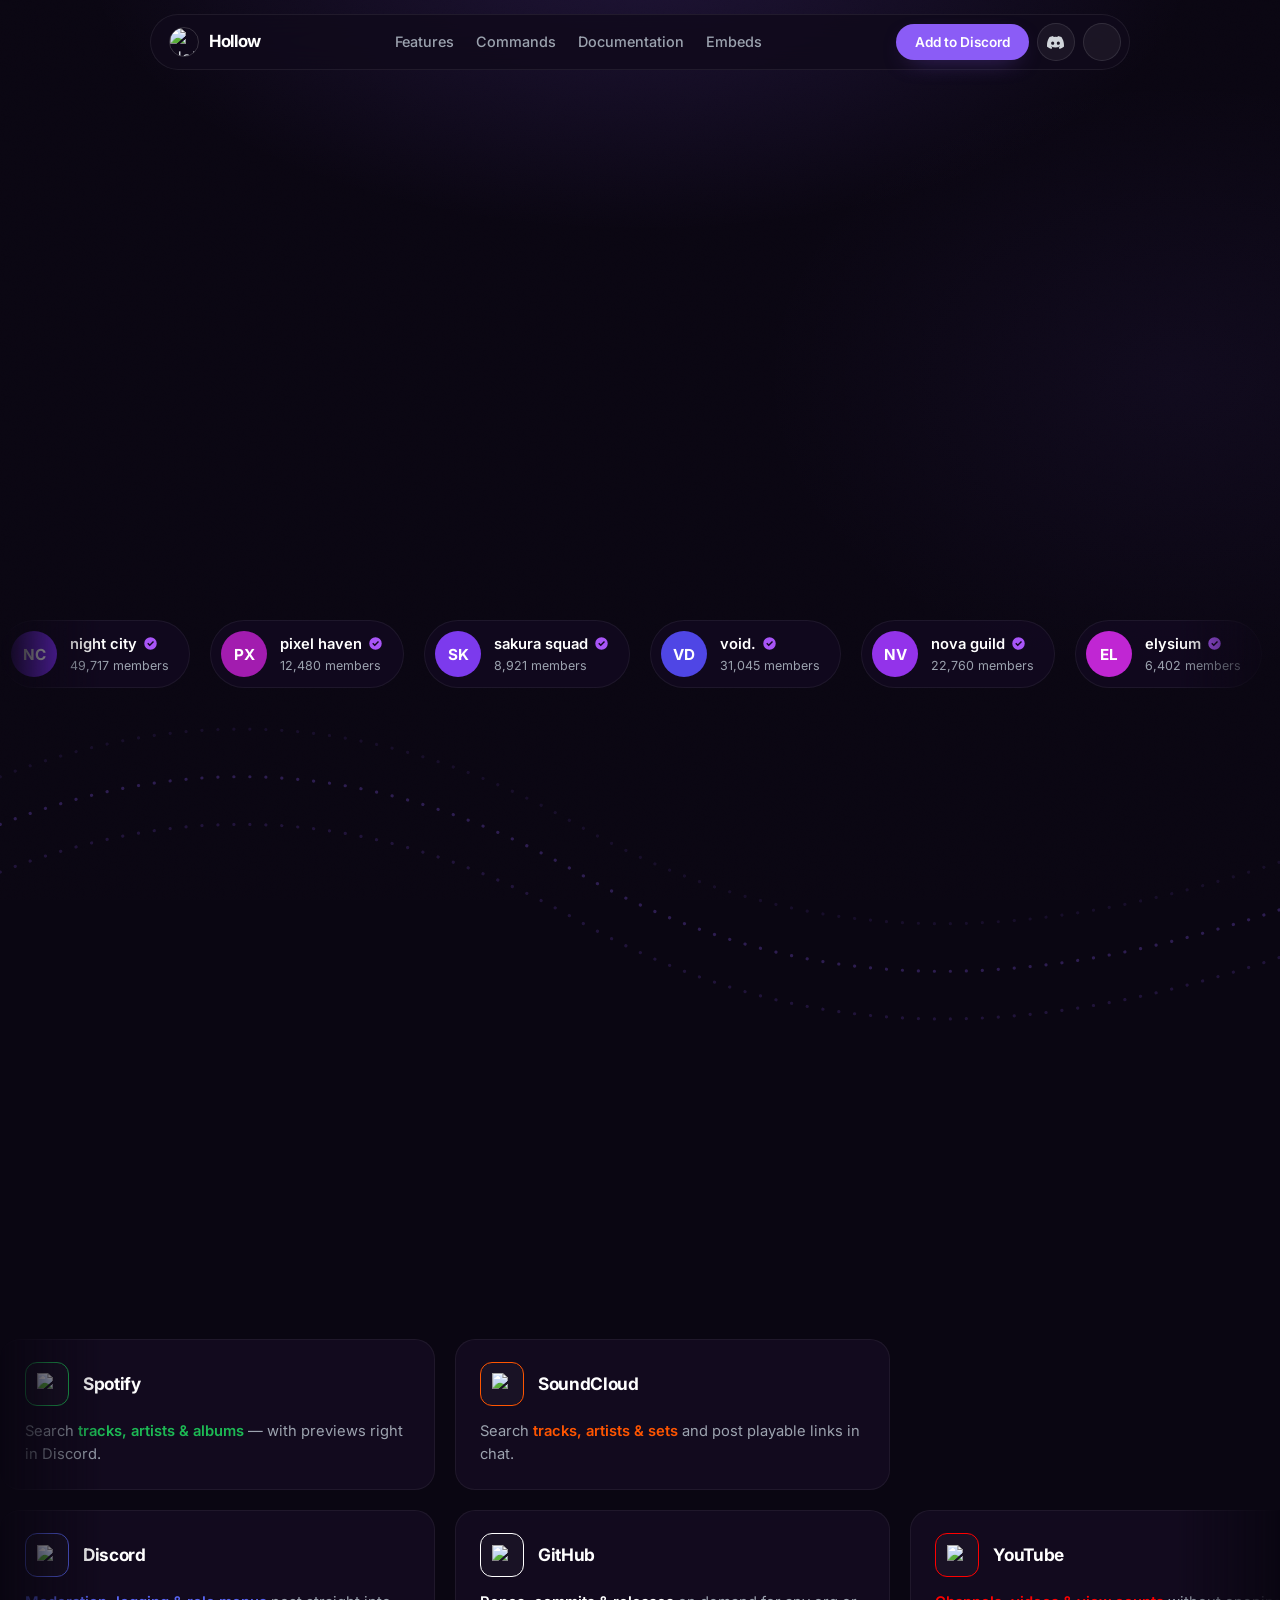
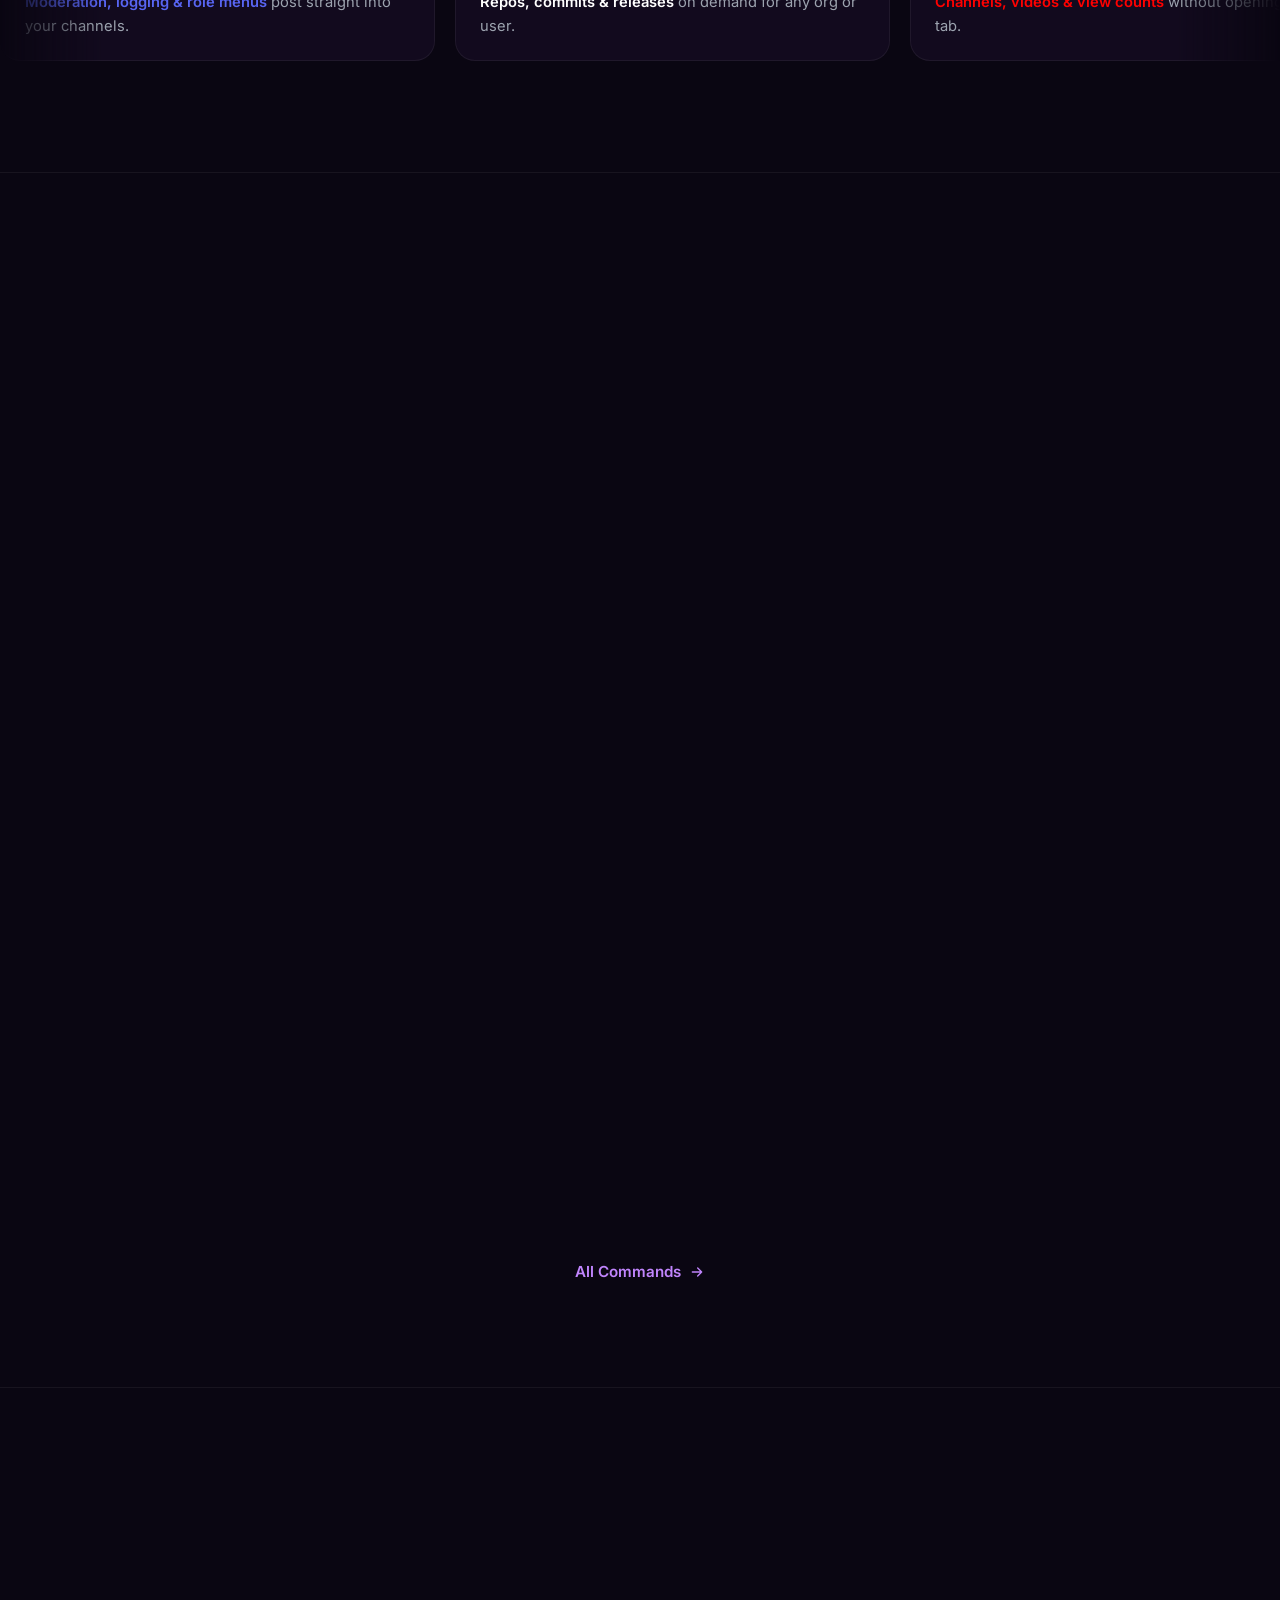
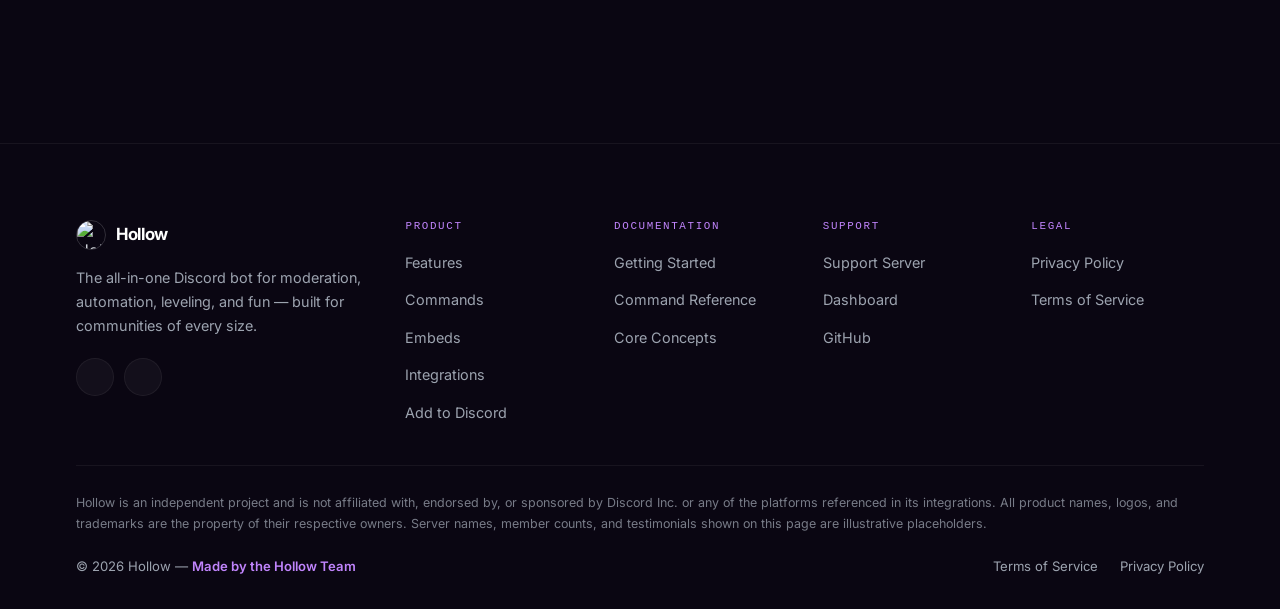
==== index.html @ 203872da "change" ====
<!DOCTYPE html>
<html lang="en">
<head>
<meta charset="UTF-8">
<meta name="viewport" content="width=device-width, initial-scale=1, viewport-fit=cover">
<title>Hollow — The All-in-One Discord Bot for Your Community</title>
<meta name="description" content="Hollow is the all-in-one Discord bot for your community: moderation, automation, leveling, fun commands, and integrations with Spotify, YouTube, SoundCloud, GitHub, and Discord.">
<meta name="theme-color" content="#0a0612">
<meta property="og:title" content="Hollow — The All-in-One Discord Bot">
<meta property="og:description" content="Moderation, automation, leveling, and fun — one bot for your server.">
<meta property="og:type" content="website">
<link rel="icon" type="image/png" href="assets/favicon.png">
<link rel="apple-touch-icon" href="assets/apple-touch-icon.png">
<link rel="preconnect" href="https://fonts.googleapis.com">
<link rel="preconnect" href="https://fonts.gstatic.com" crossorigin>
<link href="https://fonts.googleapis.com/css2?family=Inter:ital,wght@0,400;0,500;0,600;0,700;0,800;1,400;1,500;1,600;1,700&display=swap" rel="stylesheet">
<link rel="stylesheet" href="styles.css">
<script>document.documentElement.classList.add('js');</script>
</head>
<body>

<a class="skip-link" href="#main">Skip to content</a>

<div class="bg-glow" aria-hidden="true"></div>
<div class="noise" aria-hidden="true"></div>

<header class="nav" id="nav">
  <div class="nav-capsule">
    <a class="brand" href="index.html" aria-label="Hollow home">
      <img class="brand-mark" src="assets/logo.png" alt="Hollow logo" width="30" height="30">
      <span class="brand-name">Hollow</span>
    </a>

    <nav class="nav-links" id="navLinks" aria-label="Primary navigation">
      <a href="#features">Features</a>
      <a href="commands.html">Commands</a>
      <a href="docs.html">Documentation</a>
      <a href="embeds.html">Embeds</a>
    </nav>

    <div class="nav-actions">
      <a class="btn btn-primary btn-sm" href="https://discord.com/oauth2/authorize?client_id=1447869784937988201">Add to Discord</a>
      <a class="icon-btn" href="https://discord.gg/mScRXVGQ8U" aria-label="Join the Hollow Discord">
        <svg viewBox="0 0 24 24" fill="currentColor" aria-hidden="true"><path d="M20.317 4.37a19.79 19.79 0 00-4.885-1.515.074.074 0 00-.079.037c-.21.375-.444.865-.608 1.25a18.27 18.27 0 00-5.487 0 12.64 12.64 0 00-.617-1.25.077.077 0 00-.079-.037A19.74 19.74 0 003.677 4.37a.07.07 0 00-.032.028C.533 9.046-.32 13.58.099 18.058a.082.082 0 00.031.056 19.9 19.9 0 005.993 3.03.078.078 0 00.084-.028 14.09 14.09 0 001.226-1.994.076.076 0 00-.042-.106 13.11 13.11 0 01-1.872-.892.077.077 0 01-.008-.128 10.2 10.2 0 00.372-.292.074.074 0 01.077-.01c3.928 1.793 8.18 1.793 12.061 0a.074.074 0 01.078.01c.12.098.246.198.373.292a.077.077 0 01-.006.127 12.299 12.299 0 01-1.873.892.077.077 0 00-.041.107c.36.698.772 1.362 1.225 1.993a.076.076 0 00.084.028 19.839 19.839 0 006.002-3.03.077.077 0 00.032-.055c.5-5.177-.838-9.674-3.549-13.66a.061.061 0 00-.031-.029zM8.02 15.331c-1.183 0-2.157-1.086-2.157-2.419s.956-2.419 2.157-2.419c1.211 0 2.176 1.095 2.157 2.42 0 1.332-.956 2.418-2.157 2.418zm7.975 0c-1.183 0-2.157-1.086-2.157-2.419s.955-2.419 2.157-2.419c1.21 0 2.176 1.095 2.157 2.42 0 1.332-.946 2.418-2.157 2.418z"/></svg>
      </a>
      <a class="icon-btn" href="https://github.com/hollow-hq/hollow" aria-label="Hollow on GitHub">
        <img src="https://cdn.simpleicons.org/github/ffffff" alt="" width="17" height="17">
      </a>
      <button class="nav-toggle" id="navToggle" aria-label="Open menu" aria-expanded="false" aria-controls="navLinks">
        <svg class="icon-menu" viewBox="0 0 24 24" fill="none" stroke="currentColor" stroke-width="1.9" stroke-linecap="round"><path d="M3 6h18M3 12h18M3 18h18"/></svg>
        <svg class="icon-close" viewBox="0 0 24 24" fill="none" stroke="currentColor" stroke-width="1.9" stroke-linecap="round"><path d="M18 6L6 18M6 6l12 12"/></svg>
      </button>
    </div>
  </div>
</header>
<div class="nav-backdrop" id="navBackdrop" aria-hidden="true"></div>

<main id="main">

  <section class="hero">
    <canvas id="particles" aria-hidden="true"></canvas>
    <div class="container">
      <h1 class="hero-title reveal">
        <span class="hero-em"><em>Hollow</em><img class="hero-mark" src="assets/logo.png" alt="" width="64" height="64"><em>is your server's</em></span>
        <span class="hero-strong"><span class="accent">all-in-one</span> Discord bot.</span>
      </h1>

      <div class="hero-actions reveal" style="--d:.08s">
        <a class="btn btn-primary btn-lg" href="https://discord.com/oauth2/authorize?client_id=1447869784937988201">
          <svg viewBox="0 0 24 24" fill="currentColor" aria-hidden="true"><path d="M20.317 4.37a19.79 19.79 0 00-4.885-1.515.074.074 0 00-.079.037c-.21.375-.444.865-.608 1.25a18.27 18.27 0 00-5.487 0 12.64 12.64 0 00-.617-1.25.077.077 0 00-.079-.037A19.74 19.74 0 003.677 4.37a.07.07 0 00-.032.028C.533 9.046-.32 13.58.099 18.058a.082.082 0 00.031.056 19.9 19.9 0 005.993 3.03.078.078 0 00.084-.028 14.09 14.09 0 001.226-1.994.076.076 0 00-.042-.106 13.11 13.11 0 01-1.872-.892.077.077 0 01-.008-.128 10.2 10.2 0 00.372-.292.074.074 0 01.077-.01c3.928 1.793 8.18 1.793 12.061 0a.074.074 0 01.078.01c.12.098.246.198.373.292a.077.077 0 01-.006.127 12.299 12.299 0 01-1.873.892.077.077 0 00-.041.107c.36.698.772 1.362 1.225 1.993a.076.076 0 00.084.028 19.839 19.839 0 006.002-3.03.077.077 0 00.032-.055c.5-5.177-.838-9.674-3.549-13.66a.061.061 0 00-.031-.029zM8.02 15.331c-1.183 0-2.157-1.086-2.157-2.419s.956-2.419 2.157-2.419c1.211 0 2.176 1.095 2.157 2.42 0 1.332-.956 2.418-2.157 2.418zm7.975 0c-1.183 0-2.157-1.086-2.157-2.419s.955-2.419 2.157-2.419c1.21 0 2.176 1.095 2.157 2.42 0 1.332-.946 2.418-2.157 2.418z"/></svg>
          Add to Discord
        </a>
        <a class="btn btn-ghost btn-lg" href="commands.html">
          Commands
          <svg viewBox="0 0 24 24" fill="none" stroke="currentColor" stroke-width="2" stroke-linecap="round" stroke-linejoin="round" aria-hidden="true"><path d="M9 6l6 6-6 6"/></svg>
        </a>
      </div>

      <p class="powered reveal" style="--d:.16s">
        Powering <strong><span data-count="10000" data-count-key="users">10,000</span>+</strong> users across <strong><span data-count="500" data-count-key="guilds">500</span>+</strong> communities
      </p>
    </div>
  </section>

  <section class="servers" aria-label="Communities using Hollow">
    <div class="marquee">
      <div class="marquee-track" data-marquee>
        <div class="server"><span class="server-avatar g1" aria-hidden="true">NC</span><span class="server-meta"><span class="server-name">night city <svg class="verified" viewBox="0 0 24 24" fill="currentColor" aria-label="Verified"><path d="M12 2a10 10 0 100 20 10 10 0 000-20zm-1.2 14.4l-4-4 1.6-1.6 2.4 2.4 5.2-5.2 1.6 1.6z"/></svg></span><span class="server-members">49,717 members</span></span></div>
        <div class="server"><span class="server-avatar g2" aria-hidden="true">PX</span><span class="server-meta"><span class="server-name">pixel haven <svg class="verified" viewBox="0 0 24 24" fill="currentColor" aria-label="Verified"><path d="M12 2a10 10 0 100 20 10 10 0 000-20zm-1.2 14.4l-4-4 1.6-1.6 2.4 2.4 5.2-5.2 1.6 1.6z"/></svg></span><span class="server-members">12,480 members</span></span></div>
        <div class="server"><span class="server-avatar g3" aria-hidden="true">SK</span><span class="server-meta"><span class="server-name">sakura squad <svg class="verified" viewBox="0 0 24 24" fill="currentColor" aria-label="Verified"><path d="M12 2a10 10 0 100 20 10 10 0 000-20zm-1.2 14.4l-4-4 1.6-1.6 2.4 2.4 5.2-5.2 1.6 1.6z"/></svg></span><span class="server-members">8,921 members</span></span></div>
        <div class="server"><span class="server-avatar g4" aria-hidden="true">VD</span><span class="server-meta"><span class="server-name">void. <svg class="verified" viewBox="0 0 24 24" fill="currentColor" aria-label="Verified"><path d="M12 2a10 10 0 100 20 10 10 0 000-20zm-1.2 14.4l-4-4 1.6-1.6 2.4 2.4 5.2-5.2 1.6 1.6z"/></svg></span><span class="server-members">31,045 members</span></span></div>
        <div class="server"><span class="server-avatar g5" aria-hidden="true">NV</span><span class="server-meta"><span class="server-name">nova guild <svg class="verified" viewBox="0 0 24 24" fill="currentColor" aria-label="Verified"><path d="M12 2a10 10 0 100 20 10 10 0 000-20zm-1.2 14.4l-4-4 1.6-1.6 2.4 2.4 5.2-5.2 1.6 1.6z"/></svg></span><span class="server-members">22,760 members</span></span></div>
        <div class="server"><span class="server-avatar g6" aria-hidden="true">EL</span><span class="server-meta"><span class="server-name">elysium <svg class="verified" viewBox="0 0 24 24" fill="currentColor" aria-label="Verified"><path d="M12 2a10 10 0 100 20 10 10 0 000-20zm-1.2 14.4l-4-4 1.6-1.6 2.4 2.4 5.2-5.2 1.6 1.6z"/></svg></span><span class="server-members">6,402 members</span></span></div>
        <div class="server"><span class="server-avatar g7" aria-hidden="true">DH</span><span class="server-meta"><span class="server-name">dev hub <svg class="verified" viewBox="0 0 24 24" fill="currentColor" aria-label="Verified"><path d="M12 2a10 10 0 100 20 10 10 0 000-20zm-1.2 14.4l-4-4 1.6-1.6 2.4 2.4 5.2-5.2 1.6 1.6z"/></svg></span><span class="server-members">15,338 members</span></span></div>
        <div class="server"><span class="server-avatar g8" aria-hidden="true">RW</span><span class="server-meta"><span class="server-name">retrowave <svg class="verified" viewBox="0 0 24 24" fill="currentColor" aria-label="Verified"><path d="M12 2a10 10 0 100 20 10 10 0 000-20zm-1.2 14.4l-4-4 1.6-1.6 2.4 2.4 5.2-5.2 1.6 1.6z"/></svg></span><span class="server-members">8,104 members</span></span></div>
        <div class="server"><span class="server-avatar g3" aria-hidden="true">TT</span><span class="server-meta"><span class="server-name">titan falls <svg class="verified" viewBox="0 0 24 24" fill="currentColor" aria-label="Verified"><path d="M12 2a10 10 0 100 20 10 10 0 000-20zm-1.2 14.4l-4-4 1.6-1.6 2.4 2.4 5.2-5.2 1.6 1.6z"/></svg></span><span class="server-members">19,672 members</span></span></div>
        <div class="server"><span class="server-avatar g1" aria-hidden="true">AR</span><span class="server-meta"><span class="server-name">arcadia <svg class="verified" viewBox="0 0 24 24" fill="currentColor" aria-label="Verified"><path d="M12 2a10 10 0 100 20 10 10 0 000-20zm-1.2 14.4l-4-4 1.6-1.6 2.4 2.4 5.2-5.2 1.6 1.6z"/></svg></span><span class="server-members">4,509 members</span></span></div>
      </div>
    </div>
  </section>

  <div class="wave-band" aria-hidden="true"></div>

  <section class="section" id="integrations">
    <div class="container">
      <div class="section-head reveal">
        <h2 class="section-title"><span class="accent">Integrations</span> with the platforms you already use.</h2>
        <p class="section-sub">Look up, search, and track the platforms your community lives on — natively in Discord.</p>
      </div>
    </div>

    <div class="logo-rows">
      <div class="logo-row">
        <div class="logo-track" data-marquee>
          <article class="int-card" style="--brand:#1db954">
            <div class="int-head"><span class="int-icon"><img src="https://cdn.simpleicons.org/spotify/1db954" alt="Spotify logo" width="21" height="21" loading="lazy"></span><h3>Spotify</h3></div>
            <p>Search <span class="kw">tracks, artists &amp; albums</span> — with previews right in Discord.</p>
          </article>
          <article class="int-card" style="--brand:#ff5500">
            <div class="int-head"><span class="int-icon"><img src="https://cdn.simpleicons.org/soundcloud/ff5500" alt="SoundCloud logo" width="21" height="21" loading="lazy"></span><h3>SoundCloud</h3></div>
            <p>Search <span class="kw">tracks, artists &amp; sets</span> and post playable links in chat.</p>
          </article>
        </div>
      </div>

      <div class="logo-row reverse">
        <div class="logo-track" data-marquee>
          <article class="int-card" style="--brand:#5865f2">
            <div class="int-head"><span class="int-icon"><img src="https://cdn.simpleicons.org/discord/5865f2" alt="Discord logo" width="21" height="21" loading="lazy"></span><h3>Discord</h3></div>
            <p><span class="kw">Moderation, logging &amp; role menus</span> post straight into your channels.</p>
          </article>
          <article class="int-card" style="--brand:#ffffff">
            <div class="int-head"><span class="int-icon"><img src="https://cdn.simpleicons.org/github/ffffff" alt="GitHub logo" width="21" height="21" loading="lazy"></span><h3>GitHub</h3></div>
            <p><span class="kw">Repos, commits &amp; releases</span> on demand for any org or user.</p>
          </article>
          <article class="int-card" style="--brand:#ff0000">
            <div class="int-head"><span class="int-icon"><img src="https://cdn.simpleicons.org/youtube/ff0000" alt="YouTube logo" width="21" height="21" loading="lazy"></span><h3>YouTube</h3></div>
            <p><span class="kw">Channels, videos &amp; view counts</span> without opening a tab.</p>
          </article>
        </div>
      </div>
    </div>
  </section>

  <section class="section bordered" id="features">
    <div class="container">
      <div class="section-head reveal">
        <span class="eyebrow">features</span>
        <h2 class="section-title">Everything your server needs, <span class="accent">in one bot</span>.</h2>
        <p class="section-sub">Stop juggling five different bots. Hollow covers moderation, automation, fun and integrations — configured in minutes.</p>
      </div>

      <div class="feature-grid">
        <article class="feature reveal">
          <div class="feature-icon" aria-hidden="true">
            <svg viewBox="0 0 24 24" fill="none" stroke="currentColor" stroke-width="1.8" stroke-linecap="round" stroke-linejoin="round"><path d="M12 2l8 4v6c0 5-3.5 8.5-8 10-4.5-1.5-8-5-8-10V6l8-4z"/><path d="M9 12l2 2 4-4"/></svg>
          </div>
          <h3>Moderation</h3>
          <p>Advanced auto-mod, message logging, and granular permissions keep servers safe without the babysitting.</p>
        </article>

        <article class="feature reveal" style="--d:.05s">
          <div class="feature-icon" aria-hidden="true">
            <svg viewBox="0 0 24 24" fill="none" stroke="currentColor" stroke-width="1.8" stroke-linecap="round" stroke-linejoin="round"><path d="M13 2L4 14h7l-1 8 9-12h-7l1-8z"/></svg>
          </div>
          <h3>Automation</h3>
          <p>Custom commands, reaction roles, and triggers that fire the moment something happens in your server.</p>
        </article>

        <article class="feature reveal" style="--d:.1s">
          <div class="feature-icon" aria-hidden="true">
            <svg viewBox="0 0 24 24" fill="none" stroke="currentColor" stroke-width="1.8" stroke-linecap="round" stroke-linejoin="round"><rect x="2" y="7" width="20" height="11" rx="4"/><path d="M7 11v3M5.5 12.5h3M16 12h.01M18.5 14h.01"/></svg>
          </div>
          <h3>Fun &amp; Games</h3>
          <p>Trivia, mini-games, and memes for when chat needs a little chaos — plus interactions for members.</p>
        </article>

        <article class="feature reveal">
          <div class="feature-icon" aria-hidden="true">
            <svg viewBox="0 0 24 24" fill="none" stroke="currentColor" stroke-width="1.8" stroke-linecap="round" stroke-linejoin="round"><path d="M12 3l1.9 4.6 5 .4-3.8 3.2 1.2 4.8L12 13.4 7.7 16l1.2-4.8L5.1 8l5-.4L12 3z"/><path d="M19 17v4M17 19h4"/></svg>
          </div>
          <h3>Utility</h3>
          <p>AI chat, translations, timers, and polls — the everyday tools members actually reach for.</p>
        </article>

        <article class="feature reveal" style="--d:.05s">
          <div class="feature-icon" aria-hidden="true">
            <svg viewBox="0 0 24 24" fill="none" stroke="currentColor" stroke-width="1.8" stroke-linecap="round" stroke-linejoin="round"><path d="M10 13a5 5 0 007.5.5l3-3a5 5 0 00-7-7l-1.7 1.7"/><path d="M14 11a5 5 0 00-7.5-.5l-3 3a5 5 0 007 7l1.7-1.7"/></svg>
          </div>
          <h3>Integrations</h3>
          <p>Spotify, SoundCloud, YouTube and GitHub — looked up natively, without leaving Discord.</p>
        </article>

        <article class="feature reveal" style="--d:.1s">
          <div class="feature-icon" aria-hidden="true">
            <svg viewBox="0 0 24 24" fill="none" stroke="currentColor" stroke-width="1.8" stroke-linecap="round" stroke-linejoin="round"><path d="M4 20V10M10 20V4M16 20v-7M22 20H2"/></svg>
          </div>
          <h3>Leveling</h3>
          <p>XP, rank cards, and leaderboards that reward the members who keep showing up.</p>
        </article>

        <article class="feature reveal">
          <div class="feature-icon" aria-hidden="true">
            <svg viewBox="0 0 24 24" fill="none" stroke="currentColor" stroke-width="1.8" stroke-linecap="round" stroke-linejoin="round"><path d="M16 21v-2a4 4 0 00-4-4H6a4 4 0 00-4 4v2"/><circle cx="9" cy="7" r="4"/><path d="M19 8v6M22 11h-6"/></svg>
          </div>
          <h3>Welcome &amp; Roles</h3>
          <p>Greet new members, auto-assign roles, and set the tone the second someone joins.</p>
        </article>

        <article class="feature reveal" style="--d:.05s">
          <div class="feature-icon" aria-hidden="true">
            <svg viewBox="0 0 24 24" fill="none" stroke="currentColor" stroke-width="1.8" stroke-linecap="round" stroke-linejoin="round"><rect x="3" y="4" width="18" height="16" rx="3"/><path d="M7 15v-4M12 15V8M17 15v-2"/></svg>
          </div>
          <h3>Logging &amp; Analytics</h3>
          <p>Track messages, joins, and moderation actions with clear, searchable logs and charts.</p>
        </article>

        <article class="feature reveal" style="--d:.1s">
          <div class="feature-icon" aria-hidden="true">
            <svg viewBox="0 0 24 24" fill="none" stroke="currentColor" stroke-width="1.8" stroke-linecap="round" stroke-linejoin="round"><rect x="4" y="10" width="16" height="11" rx="3"/><path d="M8 10V7a4 4 0 018 0v3"/><path d="M12 15v2"/></svg>
          </div>
          <h3>Security</h3>
          <p>Anti-raid protection, raid mode, and suspicious-activity alerts watching your server around the clock.</p>
        </article>
      </div>

      <div class="features-foot">
        <a class="link-arrow" href="commands.html">
          All Commands
          <svg viewBox="0 0 24 24" fill="none" stroke="currentColor" stroke-width="2" stroke-linecap="round" stroke-linejoin="round" aria-hidden="true"><path d="M5 12h14M13 6l6 6-6 6"/></svg>
        </a>
      </div>
    </div>
  </section>

  <section class="section bordered">
    <div class="container">
      <div class="showcase-grid">
        <div class="showcase-copy reveal">
          <span class="eyebrow">moderation &amp; analytics</span>
          <h2 class="section-title">Every action logged, <span class="accent">searchable and clear</span>.</h2>
          <p>Bans, kicks, timeouts, and warnings are written to a case log your mod team can filter, review, and act on — without leaving Discord.</p>
          <ul class="showcase-list">
            <li>
              <svg viewBox="0 0 24 24" fill="none" stroke="currentColor" stroke-width="2" stroke-linecap="round" stroke-linejoin="round" aria-hidden="true"><path d="M20 6L9 17l-5-5"/></svg>
              Case history with moderator, target, and reason attached
            </li>
            <li>
              <svg viewBox="0 0 24 24" fill="none" stroke="currentColor" stroke-width="2" stroke-linecap="round" stroke-linejoin="round" aria-hidden="true"><path d="M20 6L9 17l-5-5"/></svg>
              Message, join, and voice activity rendered as clean charts
            </li>
            <li>
              <svg viewBox="0 0 24 24" fill="none" stroke="currentColor" stroke-width="2" stroke-linecap="round" stroke-linejoin="round" aria-hidden="true"><path d="M20 6L9 17l-5-5"/></svg>
              Auto-mod intercepts spam and raids before a human sees them
            </li>
          </ul>
          <a class="btn btn-primary" href="commands.html">Explore Commands</a>
        </div>

        <div class="mock reveal" style="--d:.08s">
          <div class="mock-msg">
            <img class="mock-avatar" src="assets/logo.png" alt="Hollow avatar" width="42" height="42">
            <div>
              <div class="mock-name">Hollow <span class="bot-tag">App</span> <span class="mock-time">Today at 4:20 PM</span></div>
              <div class="mock-embed">
                <h5>Case #1024 — Member banned</h5>
                <p>Auto-mod caught a raid link and escalated it to the mod queue.</p>
                <div class="mock-fields">
                  <div class="mock-field"><span>User</span><strong>@spamlord</strong></div>
                  <div class="mock-field"><span>Moderator</span><strong>@kai</strong></div>
                  <div class="mock-field"><span>Reason</span><strong>Raid link</strong></div>
                </div>
              </div>
            </div>
          </div>
          <div class="mock-chips">
            <span class="chip on">Overview</span>
            <span class="chip">Messages</span>
            <span class="chip">Members</span>
            <span class="chip">Moderation</span>
            <span class="chip">Leveling</span>
          </div>
        </div>
      </div>
    </div>
  </section>

  <section class="section bordered">
    <div class="container">
      <div class="section-head reveal">
        <span class="eyebrow">community</span>
        <h2 class="section-title">Trusted by <span class="accent">500+ servers</span>.</h2>
        <p class="section-sub">Communities of every size run Hollow every day. Here's what they say about it.</p>
      </div>

      <div class="callout reveal">
        <div>
          <h3>Want your server featured here?</h3>
          <p>Join our Discord, share how Hollow works for your community, and we'll feature you on this page.</p>
        </div>
        <a class="btn btn-primary" href="https://discord.gg/mScRXVGQ8U">Join our Discord</a>
      </div>

      <div class="quote-grid">
        <article class="quote reveal">
          <div class="quote-stars" aria-label="5 out of 5 stars">★★★★★</div>
          <p>"Hollow replaced three bots for us — moderation, leveling, and welcome flows all live in one place now."</p>
          <div class="quote-author">
            <span class="quote-avatar g5" aria-hidden="true">NV</span>
            <div><strong>nova guild</strong><span>22,760 members</span></div>
          </div>
        </article>

        <article class="quote reveal" style="--d:.05s">
          <div class="quote-stars" aria-label="5 out of 5 stars">★★★★★</div>
          <p>"Setup took two minutes. The reaction-role menus alone cut our mod tickets in half."</p>
          <div class="quote-author">
            <span class="quote-avatar g2" aria-hidden="true">PX</span>
            <div><strong>pixel haven</strong><span>12,480 members</span></div>
          </div>
        </article>

        <article class="quote reveal" style="--d:.1s">
          <div class="quote-stars" aria-label="5 out of 5 stars">★★★★★</div>
          <p>"The integration commands are the most used thing in our general chat. Everyone looks up tracks and stats."</p>
          <div class="quote-author">
            <span class="quote-avatar g8" aria-hidden="true">RW</span>
            <div><strong>retrowave</strong><span>8,104 members</span></div>
          </div>
        </article>
      </div>
    </div>
  </section>

  <section class="section bordered">
    <div class="container">
      <div class="cta-panel reveal">
        <h2>Ready to elevate <span class="accent">your server</span>?</h2>
        <p>Join 500+ communities running Hollow. One invite, no setup wizard, no credit card.</p>
        <div class="cta-actions">
          <a class="btn btn-primary btn-lg" href="https://discord.com/oauth2/authorize?client_id=1447869784937988201">
            <svg viewBox="0 0 24 24" fill="currentColor" aria-hidden="true"><path d="M20.317 4.37a19.79 19.79 0 00-4.885-1.515.074.074 0 00-.079.037c-.21.375-.444.865-.608 1.25a18.27 18.27 0 00-5.487 0 12.64 12.64 0 00-.617-1.25.077.077 0 00-.079-.037A19.74 19.74 0 003.677 4.37a.07.07 0 00-.032.028C.533 9.046-.32 13.58.099 18.058a.082.082 0 00.031.056 19.9 19.9 0 005.993 3.03.078.078 0 00.084-.028 14.09 14.09 0 001.226-1.994.076.076 0 00-.042-.106 13.11 13.11 0 01-1.872-.892.077.077 0 01-.008-.128 10.2 10.2 0 00.372-.292.074.074 0 01.077-.01c3.928 1.793 8.18 1.793 12.061 0a.074.074 0 01.078.01c.12.098.246.198.373.292a.077.077 0 01-.006.127 12.299 12.299 0 01-1.873.892.077.077 0 00-.041.107c.36.698.772 1.362 1.225 1.993a.076.076 0 00.084.028 19.839 19.839 0 006.002-3.03.077.077 0 00.032-.055c.5-5.177-.838-9.674-3.549-13.66a.061.061 0 00-.031-.029zM8.02 15.331c-1.183 0-2.157-1.086-2.157-2.419s.956-2.419 2.157-2.419c1.211 0 2.176 1.095 2.157 2.42 0 1.332-.956 2.418-2.157 2.418zm7.975 0c-1.183 0-2.157-1.086-2.157-2.419s.955-2.419 2.157-2.419c1.21 0 2.176 1.095 2.157 2.42 0 1.332-.946 2.418-2.157 2.418z"/></svg>
            Add to Discord
          </a>
          <a class="btn btn-ghost btn-lg" href="https://discord.gg/mScRXVGQ8U">Join Support Server</a>
        </div>
      </div>
    </div>
  </section>

</main>

<footer>
  <div class="container">
    <div class="footer-grid">
      <div class="footer-brand">
        <a class="brand" href="index.html" aria-label="Hollow home">
          <img class="brand-mark" src="assets/logo.png" alt="Hollow logo" width="30" height="30">
          <span class="brand-name">Hollow</span>
        </a>
        <p>The all-in-one Discord bot for moderation, automation, leveling, and fun — built for communities of every size.</p>
        <div class="socials">
          <a class="social-btn" href="https://discord.gg/mScRXVGQ8U" aria-label="Hollow on Discord">
            <img src="https://cdn.simpleicons.org/discord/ffffff" alt="" width="17" height="17" loading="lazy">
          </a>
          <a class="social-btn" href="https://github.com/hollow-hq/hollow" aria-label="Hollow on GitHub">
            <img src="https://cdn.simpleicons.org/github/ffffff" alt="" width="17" height="17" loading="lazy">
          </a>
        </div>
      </div>

      <div class="footer-col">
        <h4>Product</h4>
        <ul>
          <li><a href="#features">Features</a></li>
          <li><a href="commands.html">Commands</a></li>
          <li><a href="embeds.html">Embeds</a></li>
          <li><a href="#integrations">Integrations</a></li>
          <li><a href="https://discord.com/oauth2/authorize?client_id=1447869784937988201">Add to Discord</a></li>
        </ul>
      </div>

      <div class="footer-col">
        <h4>Documentation</h4>
        <ul>
          <li><a href="docs.html">Getting Started</a></li>
          <li><a href="commands.html">Command Reference</a></li>
          <li><a href="docs.html#concepts">Core Concepts</a></li>
        </ul>
      </div>

      <div class="footer-col">
        <h4>Support</h4>
        <ul>
          <li><a href="https://discord.gg/mScRXVGQ8U">Support Server</a></li>
          <!-- Replace with the real dashboard URL when available -->
          <li><a href="https://discord.gg/mScRXVGQ8U">Dashboard</a></li>
          <li><a href="https://github.com/hollow-hq/hollow">GitHub</a></li>
        </ul>
      </div>

      <div class="footer-col">
        <h4>Legal</h4>
        <ul>
          <li><a href="privacy.html">Privacy Policy</a></li>
          <li><a href="terms.html">Terms of Service</a></li>
        </ul>
      </div>
    </div>

    <p class="footer-disclaimer">
      Hollow is an independent project and is not affiliated with, endorsed by, or sponsored by Discord Inc. or any of the
      platforms referenced in its integrations. All product names, logos, and trademarks are the property of their respective
      owners. Server names, member counts, and testimonials shown on this page are illustrative placeholders.
    </p>

    <div class="footer-bottom">
      <p class="credit">© 2026 Hollow — <strong>Made by the Hollow Team</strong></p>
      <div class="footer-legal">
        <a href="terms.html">Terms of Service</a>
        <a href="privacy.html">Privacy Policy</a>
      </div>
    </div>
  </div>
</footer>

<script src="main.js" defer></script>
<script src="commands.js" defer></script>

</body>
</html>
---- styles.css ----
:root{
  --bg: #0a0612;
  --bg-2: #0d0818;
  --surface: #140a24;
  --surface-2: #120a1e;
  --card-solid: #140b21;

  --line: rgba(139, 92, 246, 0.14);
  --line-soft: rgba(255, 255, 255, 0.06);
  --line-strong: rgba(139, 92, 246, 0.42);

  --p1: #8b5cf6;
  --p2: #a855f7;
  --p3: #c084fc;
  --violet: #d946ef;

  --txt: #ffffff;
  --txt-2: #d1d5db;
  --txt-3: #9ca3af;

  --glow: 0 14px 40px -18px rgba(139, 92, 246, 0.75);

  --r: 8px;
  --r-lg: 16px;
  --r-pill: 999px;
  --nav-h: 74px;
  --max: 1180px;

  --font: 'Inter', -apple-system, BlinkMacSystemFont, 'Segoe UI', Roboto, sans-serif;
  --mono: ui-monospace, SFMono-Regular, 'SF Mono', Menlo, Consolas, monospace;
}

*, *::before, *::after{ box-sizing: border-box; }

html{ scroll-behavior: smooth; scroll-padding-top: calc(var(--nav-h) + 20px); }

body{
  margin: 0;
  background: var(--bg);
  color: var(--txt-2);
  font-family: var(--font);
  font-size: 16px;
  line-height: 1.65;
  -webkit-font-smoothing: antialiased;
  overflow-x: hidden;
}

img{ max-width: 100%; display: block; }
a{ color: inherit; text-decoration: none; }
button, select, input{ font: inherit; }
::selection{ background: rgba(168, 85, 247, 0.4); color: #fff; }

:focus-visible{ outline: 2px solid var(--p3); outline-offset: 3px; border-radius: 4px; }

h1, h2, h3, h4{
  color: var(--txt);
  line-height: 1.16;
  letter-spacing: -0.02em;
  margin: 0;
  font-weight: 700;
}

.accent{ color: var(--p2); }

.skip-link{
  position: absolute; left: 12px; top: -60px; z-index: 200;
  background: var(--p1); color: #fff; font-weight: 600;
  padding: 10px 18px; border-radius: var(--r);
  transition: top .2s ease;
}
.skip-link:focus{ top: 12px; }

.sr-only{
  position: absolute; width: 1px; height: 1px;
  padding: 0; margin: -1px; overflow: hidden;
  clip: rect(0 0 0 0); white-space: nowrap; border: 0;
}

.container{ width: 100%; max-width: var(--max); margin: 0 auto; padding: 0 26px; }

.section{ padding: clamp(70px, 8vw, 104px) 0; position: relative; }
.section.bordered{ border-top: 1px solid var(--line-soft); }

.section-head{ max-width: 640px; margin: 0 auto 46px; text-align: center; }
.section-head.left{ margin-left: 0; text-align: left; }

.eyebrow{
  display: inline-block;
  font-family: var(--mono);
  font-size: 11.5px;
  letter-spacing: 0.16em;
  text-transform: uppercase;
  color: var(--p3);
  margin-bottom: 14px;
}

.section-title{
  font-size: clamp(1.8rem, 3.4vw, 2.6rem);
  font-weight: 800;
  letter-spacing: -0.03em;
  margin-bottom: 14px;
}

.section-sub{ margin: 0; color: var(--txt-3); font-size: 1.02rem; }

.btn{
  display: inline-flex;
  align-items: center;
  justify-content: center;
  gap: 9px;
  padding: 13px 26px;
  border: 1px solid transparent;
  border-radius: var(--r-pill);
  font-size: 0.95rem;
  font-weight: 600;
  line-height: 1.2;
  white-space: nowrap;
  cursor: pointer;
  transition: transform .18s ease, box-shadow .25s ease, background .2s ease,
              border-color .2s ease, color .2s ease;
}
.btn svg{ width: 17px; height: 17px; flex-shrink: 0; }

.btn-primary{
  background: var(--p1);
  color: #fff;
  box-shadow: 0 8px 26px -14px rgba(139, 92, 246, 0.9);
}
.btn-primary:hover{ background: var(--p2); transform: scale(1.04); box-shadow: var(--glow); }
.btn-primary:active{ transform: scale(1.01); }

.btn-ghost{
  background: rgba(255, 255, 255, 0.03);
  border-color: rgba(255, 255, 255, 0.13);
  color: var(--txt);
}
.btn-ghost:hover{
  background: rgba(255, 255, 255, 0.07);
  border-color: rgba(192, 132, 252, 0.55);
  transform: scale(1.04);
}

.btn-lg{ padding: 15px 30px; font-size: 1rem; }
.btn-sm{ padding: 9px 18px; font-size: 0.85rem; }

.link-arrow{
  display: inline-flex;
  align-items: center;
  gap: 8px;
  font-weight: 600;
  font-size: 0.95rem;
  color: var(--p3);
  transition: gap .2s ease, color .2s ease;
}
.link-arrow:hover{ gap: 14px; color: #fff; }
.link-arrow svg{ width: 16px; height: 16px; }

.js .reveal{
  opacity: 0;
  transform: translateY(14px);
  transition: opacity .55s ease, transform .55s ease;
  transition-delay: var(--d, 0s);
}
.js .reveal.in{ opacity: 1; transform: none; }

.bg-glow{
  position: fixed;
  inset: 0;
  z-index: -2;
  pointer-events: none;
  background:
    radial-gradient(900px 460px at 50% -6%, rgba(139, 92, 246, 0.16), transparent 62%),
    radial-gradient(700px 500px at 92% 42%, rgba(139, 92, 246, 0.05), transparent 60%),
    var(--bg);
}
.noise{
  position: fixed; inset: 0; z-index: -1; pointer-events: none;
  opacity: 0.028; mix-blend-mode: overlay;
  background-image: url("data:image/svg+xml,%3Csvg xmlns='http://www.w3.org/2000/svg' width='140' height='140'%3E%3Cfilter id='n'%3E%3CfeTurbulence type='fractalNoise' baseFrequency='0.85' numOctaves='2' stitchTiles='stitch'/%3E%3C/filter%3E%3Crect width='100%25' height='100%25' filter='url(%23n)'/%3E%3C/svg%3E");
}

.nav{
  position: fixed;
  top: 14px; left: 0; right: 0;
  z-index: 60;
  display: flex;
  justify-content: center;
  padding: 0 16px;
  pointer-events: none;
}
.nav-capsule{
  pointer-events: auto;
  width: 100%;
  max-width: 980px;
  display: flex;
  align-items: center;
  justify-content: space-between;
  gap: 20px;
  padding: 8px 8px 8px 18px;
  background: rgba(16, 10, 27, 0.82);
  backdrop-filter: blur(14px);
  -webkit-backdrop-filter: blur(14px);
  border: 1px solid rgba(255, 255, 255, 0.07);
  border-radius: var(--r-pill);
  transition: box-shadow .3s ease, background .3s ease;
}
.nav.scrolled .nav-capsule{
  background: rgba(13, 8, 24, 0.94);
  box-shadow: 0 18px 44px -26px rgba(0, 0, 0, 0.95);
}

.brand{ display: flex; align-items: center; gap: 10px; flex-shrink: 0; }
.brand-mark{
  width: 30px; height: 30px;
  border-radius: 50%;
  object-fit: cover;
  border: 1px solid rgba(255, 255, 255, 0.16);
}
.brand-name{
  font-size: 1.05rem;
  font-weight: 700;
  color: var(--txt);
  letter-spacing: -0.02em;
}

.nav-links{ display: flex; align-items: center; gap: 22px; }
.nav-links > a:not(.btn){
  font-size: 0.9rem;
  font-weight: 500;
  color: var(--txt-3);
  transition: color .2s ease;
}
.nav-links > a:not(.btn):hover,
.nav-links > a:not(.btn).active{ color: var(--txt); }

.nav-actions{ display: flex; align-items: center; gap: 8px; flex-shrink: 0; }
.icon-btn{
  width: 38px; height: 38px;
  display: grid;
  place-items: center;
  border-radius: 50%;
  background: rgba(255, 255, 255, 0.05);
  border: 1px solid rgba(255, 255, 255, 0.1);
  color: var(--txt-2);
  transition: all .2s ease;
}
.icon-btn:hover{ background: rgba(139, 92, 246, 0.25); border-color: var(--line-strong); color: #fff; }
.icon-btn svg{ width: 17px; height: 17px; }

.nav-toggle{
  display: none;
  width: 38px; height: 38px;
  background: rgba(255, 255, 255, 0.05);
  border: 1px solid rgba(255, 255, 255, 0.1);
  border-radius: 50%;
  color: var(--txt);
  cursor: pointer;
  padding: 8px;
}
.nav-toggle svg{ width: 20px; height: 20px; display: block; }
.nav-toggle .icon-close{ display: none; }
.nav-toggle.open .icon-menu{ display: none; }
.nav-toggle.open .icon-close{ display: block; }

.nav-backdrop{
  position: fixed; inset: 0;
  background: rgba(5, 2, 9, 0.62);
  backdrop-filter: blur(3px);
  opacity: 0; visibility: hidden;
  transition: opacity .3s ease, visibility .3s ease;
  z-index: 55;
}
.nav-backdrop.show{ opacity: 1; visibility: visible; }

.hero{
  position: relative;
  padding: calc(var(--nav-h) + clamp(64px, 9vw, 118px)) 0 clamp(30px, 4vw, 46px);
  text-align: center;
  overflow: hidden;
}
#particles{ position: absolute; inset: 0; width: 100%; height: 100%; pointer-events: none; z-index: 0; }
.hero .container{ position: relative; z-index: 1; }

.hero-title{
  font-size: clamp(2.3rem, 5.6vw, 4rem);
  font-weight: 800;
  letter-spacing: -0.035em;
  line-height: 1.06;
  max-width: 920px;
  margin: 0 auto 34px;
}
.hero-em{
  display: block;
  font-weight: 500;
  font-style: italic;
  color: var(--txt-2);
  letter-spacing: -0.02em;
}
.hero-em em{ font-style: italic; }
.hero-strong{ display: block; font-weight: 800; color: var(--txt); }
.hero-mark{
  display: inline-block;
  width: clamp(44px, 5vw, 64px);
  height: clamp(44px, 5vw, 64px);
  border-radius: 50%;
  object-fit: cover;
  vertical-align: middle;
  margin: 0 10px;
  border: 2px solid rgba(255, 255, 255, 0.18);
  box-shadow: 0 0 26px -6px rgba(168, 85, 247, 0.8);
}

.hero-actions{
  display: flex;
  justify-content: center;
  gap: 14px;
  flex-wrap: wrap;
  margin-bottom: clamp(46px, 6vw, 74px);
}

.powered{
  margin: 0 auto;
  color: var(--txt-3);
  font-size: clamp(1rem, 1.6vw, 1.12rem);
}
.powered strong{ color: var(--txt); font-weight: 700; }

.marquee, .logo-row{
  overflow: hidden;
  -webkit-mask-image: linear-gradient(90deg, transparent, #000 8%, #000 92%, transparent);
  mask-image: linear-gradient(90deg, transparent, #000 8%, #000 92%, transparent);
}
.marquee-track, .logo-track{
  display: flex;
  gap: 20px;
  width: max-content;
  animation: marquee-l 55s linear infinite;
}
.marquee:hover .marquee-track,
.logo-row:hover .logo-track{ animation-play-state: paused; }
.logo-row.reverse .logo-track{ animation-name: marquee-r; }
@keyframes marquee-l{ from{ transform: translateX(0); } to{ transform: translateX(-50%); } }
@keyframes marquee-r{ from{ transform: translateX(-50%); } to{ transform: translateX(0); } }

.servers{
  padding: clamp(34px, 5vw, 56px) 0 clamp(20px, 3vw, 34px);
}
.server{
  display: flex;
  align-items: center;
  gap: 13px;
  flex-shrink: 0;
  padding: 10px 20px 10px 10px;
  background: rgba(20, 10, 36, 0.65);
  border: 1px solid var(--line-soft);
  border-radius: var(--r-pill);
}
.server-avatar{
  width: 46px; height: 46px;
  border-radius: 50%;
  display: grid;
  place-items: center;
  font-weight: 700;
  font-size: 0.95rem;
  color: #fff;
  flex-shrink: 0;
}
.server-avatar img{
  width: 100%; height: 100%;
  object-fit: cover;
  border-radius: inherit;
  display: block;
}
.server-meta{ text-align: left; }
.server-name{
  display: flex;
  align-items: center;
  gap: 6px;
  font-size: 0.92rem;
  font-weight: 600;
  color: var(--txt);
  white-space: nowrap;
}
.verified{ width: 15px; height: 15px; color: var(--p2); flex-shrink: 0; }
.server-members{
  display: block;
  font-size: 0.78rem;
  color: var(--txt-3);
  white-space: nowrap;
}

.g1{ background: #6d28d9; } .g2{ background: #a21caf; } .g3{ background: #7c3aed; }
.g4{ background: #4f46e5; } .g5{ background: #9333ea; } .g6{ background: #c026d3; }
.g7{ background: #5b21b6; } .g8{ background: #db2777; }

.wave-band{
  position: relative;
  height: clamp(160px, 24vw, 300px);
  overflow: hidden;
}
.wave-band::before{
  content: '';
  position: absolute;
  inset: -10% -5%;
  background-image: url("data:image/svg+xml,%3Csvg xmlns='http://www.w3.org/2000/svg' width='1400' height='340' viewBox='0 0 1400 340'%3E%3Cg fill='none' stroke='%238b5cf6' stroke-width='3' stroke-linecap='round' stroke-dasharray='0.1 15'%3E%3Cpath d='M0 170 C 220 50, 430 50, 640 170 S 1080 300, 1400 170' opacity='0.5'/%3E%3Cpath d='M0 215 C 220 95, 430 95, 640 215 S 1080 345, 1400 215' opacity='0.32'/%3E%3Cpath d='M0 125 C 220 5, 430 5, 640 125 S 1080 255, 1400 125' opacity='0.2'/%3E%3C/g%3E%3C/svg%3E");
  background-repeat: no-repeat;
  background-position: center;
  background-size: cover;
  opacity: 0.55;
  pointer-events: none;
}

.logo-rows{ display: grid; gap: 20px; padding: 4px 0 8px; }
.int-card{
  flex: 0 0 auto;
  width: clamp(300px, 34vw, 460px);
  padding: 22px 24px;
  background: var(--surface-2);
  border: 1px solid var(--line-soft);
  border-radius: 20px;
  transition: border-color .25s ease, box-shadow .25s ease, transform .25s ease;
}
.int-card:hover{
  border-color: var(--line-strong);
  box-shadow: 0 22px 50px -34px rgba(139, 92, 246, 0.95);
  transform: translateY(-3px);
}
.int-head{ display: flex; align-items: center; gap: 14px; margin-bottom: 14px; }
.int-icon{
  width: 44px; height: 44px;
  display: grid;
  place-items: center;
  border-radius: 12px;
  border: 1.5px solid var(--brand, rgba(255, 255, 255, 0.25));
  background: rgba(255, 255, 255, 0.03);
  flex-shrink: 0;
}
.int-icon img{ width: 21px; height: 21px; }
.int-card h3{ font-size: 1.08rem; font-weight: 700; }
.int-card p{ margin: 0; font-size: 0.92rem; color: var(--txt-3); line-height: 1.6; }
.kw{ color: var(--brand, var(--p3)); font-weight: 600; }
.logo-fallback{
  font-weight: 700;
  font-size: 1rem;
  color: var(--brand, var(--p3));
  line-height: 1;
}

.feature-grid{
  display: grid;
  grid-template-columns: repeat(3, 1fr);
  gap: 18px;
}
.feature{
  padding: 28px 26px;
  background: var(--surface-2);
  border: 1px solid var(--line-soft);
  border-radius: var(--r-lg);
  transition: border-color .25s ease, box-shadow .25s ease, transform .25s ease;
}
.feature:hover{
  border-color: var(--line-strong);
  box-shadow: 0 24px 54px -36px rgba(139, 92, 246, 0.95);
  transform: translateY(-4px);
}
.feature-icon{
  width: 42px; height: 42px;
  display: grid;
  place-items: center;
  border-radius: 11px;
  background: rgba(139, 92, 246, 0.14);
  border: 1px solid var(--line);
  color: var(--p3);
  margin-bottom: 18px;
}
.feature-icon svg{ width: 21px; height: 21px; }
.feature h3{ font-size: 1.05rem; font-weight: 600; margin-bottom: 9px; }
.feature p{ margin: 0; font-size: 0.92rem; color: var(--txt-3); line-height: 1.62; }

.features-foot{ display: flex; justify-content: center; margin-top: 44px; }

.showcase-grid{
  display: grid;
  grid-template-columns: 1fr 1fr;
  gap: clamp(34px, 5vw, 64px);
  align-items: center;
}
.showcase-copy .section-title{ margin-bottom: 16px; }
.showcase-copy p{ color: var(--txt-3); margin: 0 0 26px; }
.showcase-list{ list-style: none; margin: 0 0 30px; padding: 0; display: grid; gap: 13px; }
.showcase-list li{
  display: flex;
  gap: 11px;
  align-items: flex-start;
  font-size: 0.95rem;
  color: var(--txt-2);
}
.showcase-list svg{ width: 18px; height: 18px; color: var(--p2); flex-shrink: 0; margin-top: 3px; }

.mock{
  background: var(--surface-2);
  border: 1px solid var(--line);
  border-radius: 20px;
  padding: 22px;
  box-shadow: 0 30px 70px -50px rgba(139, 92, 246, 1);
}
.mock-msg{ display: flex; gap: 13px; align-items: flex-start; }
.mock-avatar{
  width: 42px; height: 42px;
  border-radius: 50%;
  object-fit: cover;
  flex-shrink: 0;
  border: 1px solid rgba(255, 255, 255, 0.14);
}
.mock-name{
  display: flex; align-items: center; gap: 8px;
  font-size: 0.95rem; font-weight: 600; color: var(--txt);
}
.bot-tag{
  font-size: 0.62rem;
  font-weight: 700;
  letter-spacing: 0.06em;
  background: var(--p1);
  color: #fff;
  border-radius: 4px;
  padding: 1px 5px;
  text-transform: uppercase;
}
.mock-time{ font-size: 0.72rem; color: var(--txt-3); font-weight: 400; }
.mock-embed{
  margin-top: 12px;
  background: rgba(10, 6, 18, 0.75);
  border-left: 4px solid var(--p1);
  border-radius: 6px;
  padding: 14px 16px;
}
.mock-embed h5{ margin: 0 0 6px; font-size: 0.92rem; color: var(--txt); font-weight: 600; }
.mock-embed p{ margin: 0; font-size: 0.85rem; color: var(--txt-3); }
.mock-fields{ display: grid; grid-template-columns: repeat(3, 1fr); gap: 12px; margin-top: 14px; }
.mock-field span{
  display: block;
  font-size: 0.68rem;
  letter-spacing: 0.08em;
  text-transform: uppercase;
  color: var(--txt-3);
  margin-bottom: 3px;
}
.mock-field strong{ font-size: 0.88rem; color: var(--txt); font-weight: 600; }
.mock-chips{ display: flex; flex-wrap: wrap; gap: 9px; margin-top: 18px; }
.chip{
  font-size: 0.78rem;
  font-weight: 500;
  color: var(--txt-3);
  background: rgba(255, 255, 255, 0.04);
  border: 1px solid var(--line-soft);
  border-radius: var(--r-pill);
  padding: 7px 15px;
  transition: all .2s ease;
}
.chip:hover, .chip.on{
  color: #fff;
  border-color: var(--line-strong);
  background: rgba(139, 92, 246, 0.16);
}

.callout{
  display: flex;
  align-items: center;
  justify-content: space-between;
  gap: 22px;
  flex-wrap: wrap;
  padding: 26px 30px;
  background: var(--surface-2);
  border: 1px solid var(--line);
  border-radius: var(--r-lg);
  margin-bottom: 34px;
}
.callout h3{ font-size: 1.08rem; margin-bottom: 6px; }
.callout p{ margin: 0; font-size: 0.92rem; color: var(--txt-3); max-width: 560px; }

.quote-grid{ display: grid; grid-template-columns: repeat(3, 1fr); gap: 18px; }
.quote{
  padding: 28px 26px;
  background: var(--surface-2);
  border: 1px solid var(--line-soft);
  border-radius: var(--r-lg);
  transition: border-color .25s ease, transform .25s ease;
}
.quote:hover{ border-color: var(--line-strong); transform: translateY(-4px); }
.quote-stars{ color: var(--p3); font-size: 0.85rem; letter-spacing: 3px; margin-bottom: 14px; }
.quote p{ margin: 0 0 18px; font-size: 0.94rem; color: var(--txt-2); line-height: 1.65; }
.quote-author{ display: flex; align-items: center; gap: 11px; }
.quote-avatar{
  width: 38px; height: 38px;
  border-radius: 50%;
  display: grid; place-items: center;
  font-weight: 700; font-size: 0.85rem; color: #fff;
  flex-shrink: 0;
}
.quote-author strong{ display: block; font-size: 0.9rem; color: var(--txt); }
.quote-author span{ font-size: 0.78rem; color: var(--txt-3); }

.cta-panel{
  text-align: center;
  padding: clamp(46px, 6vw, 76px) 32px;
  background: var(--surface-2);
  border: 1px solid var(--line);
  border-radius: 24px;
}
.cta-panel h2{
  font-size: clamp(1.85rem, 4vw, 2.8rem);
  font-weight: 800;
  letter-spacing: -0.03em;
  margin-bottom: 14px;
}
.cta-panel p{ color: var(--txt-3); max-width: 470px; margin: 0 auto 32px; }
.cta-actions{ display: flex; justify-content: center; gap: 14px; flex-wrap: wrap; }

footer{
  border-top: 1px solid var(--line-soft);
  padding: clamp(52px, 7vw, 76px) 0 34px;
}
.footer-grid{
  display: grid;
  grid-template-columns: 1.7fr repeat(4, 1fr);
  gap: 36px;
  padding-bottom: 40px;
}
.footer-brand .brand{ margin-bottom: 16px; }
.footer-brand p{
  font-size: 0.9rem;
  color: var(--txt-3);
  max-width: 300px;
  margin: 0 0 20px;
}
.socials{ display: flex; gap: 10px; }
.social-btn{
  width: 38px; height: 38px;
  display: grid;
  place-items: center;
  border-radius: 50%;
  background: rgba(255, 255, 255, 0.04);
  border: 1px solid var(--line-soft);
  color: var(--txt-3);
  transition: all .2s ease;
}
.social-btn:hover{
  color: #fff;
  border-color: var(--line-strong);
  background: rgba(139, 92, 246, 0.22);
  transform: translateY(-3px);
}
.social-btn svg, .social-btn img{ width: 17px; height: 17px; }

.footer-col h4{
  font-family: var(--mono);
  font-size: 0.68rem;
  font-weight: 500;
  letter-spacing: 0.15em;
  text-transform: uppercase;
  color: var(--p3);
  margin-bottom: 16px;
}
.footer-col ul{ list-style: none; margin: 0; padding: 0; display: grid; gap: 11px; }
.footer-col a{ font-size: 0.9rem; color: var(--txt-3); transition: color .2s ease; }
.footer-col a:hover{ color: var(--txt); }

.footer-disclaimer{
  border-top: 1px solid var(--line-soft);
  padding-top: 26px;
  font-size: 0.78rem;
  line-height: 1.7;
  color: rgba(156, 163, 175, 0.75);
  margin: 0 0 22px;
}
.footer-bottom{
  display: flex;
  align-items: center;
  justify-content: space-between;
  flex-wrap: wrap;
  gap: 14px;
}
.footer-bottom p{ margin: 0; font-size: 0.82rem; color: var(--txt-3); }
.footer-bottom .credit strong{ color: var(--p3); font-weight: 600; }
.footer-legal{ display: flex; gap: 22px; }
.footer-legal a{ font-size: 0.82rem; color: var(--txt-3); }
.footer-legal a:hover{ color: var(--txt); }

.page-hero{
  padding: calc(var(--nav-h) + clamp(56px, 7vw, 88px)) 0 clamp(34px, 4vw, 50px);
  text-align: center;
}
.page-hero h1{
  font-size: clamp(2.2rem, 5vw, 3.4rem);
  font-weight: 800;
  letter-spacing: -0.03em;
  margin-bottom: 14px;
}
.page-hero p{ color: var(--txt-3); max-width: 600px; margin: 0 auto; }

/* ---- commands page ---- */
.cmd-hero{
  padding: calc(var(--nav-h) + clamp(38px, 5vw, 58px)) 0 clamp(46px, 6vw, 76px);
}
.cmd-head{
  display: flex;
  align-items: flex-start;
  justify-content: space-between;
  gap: 22px;
}
.cmd-head-main{ display: flex; align-items: center; gap: 15px; min-width: 0; }
.cmd-head-icon{
  display: inline-flex;
  align-items: center;
  justify-content: center;
  width: 44px; height: 44px;
  flex-shrink: 0;
  background: var(--surface-2);
  border: 1px solid var(--line-soft);
  border-radius: 50%;
  color: var(--txt-2);
}
.cmd-head-icon svg{ width: 20px; height: 20px; }
.cmd-head h1{
  font-size: clamp(1.6rem, 3.2vw, 2.2rem);
  font-weight: 800;
  letter-spacing: -0.03em;
  margin: 0;
}
.cmd-head-tools{
  display: flex;
  align-items: center;
  gap: 14px;
  flex-shrink: 0;
}

.result-meta{
  font-family: var(--mono);
  font-size: 0.7rem;
  letter-spacing: 0.1em;
  text-transform: uppercase;
  color: var(--txt-3);
  margin: 0;
  white-space: nowrap;
}
.result-meta strong{ color: var(--p3); font-weight: 500; }

.search-wrap{
  display: flex;
  flex-direction: column;
  align-items: flex-end;
  gap: 7px;
}
.search-label{
  font-family: var(--mono);
  font-size: 0.66rem;
  letter-spacing: 0.16em;
  text-transform: uppercase;
  color: var(--txt-3);
}
.search-box{ display: flex; align-items: center; }
.search-input{
  width: 0;
  height: 42px;
  padding: 0 0 0 16px;
  background: var(--surface-2);
  border: 1px solid var(--line-soft);
  border-radius: var(--r-pill);
  color: var(--txt);
  font-size: 0.88rem;
  opacity: 0;
  transition: width .26s ease, opacity .2s ease, padding .26s ease, border-color .2s ease;
}
.search-input::placeholder{ color: var(--txt-3); }
.search-input:focus{
  outline: none;
  border-color: var(--line-strong);
  box-shadow: 0 0 0 4px rgba(139, 92, 246, 0.14);
}
.search-wrap.open .search-input{
  width: 250px;
  max-width: 46vw;
  padding: 0 18px 0 16px;
  opacity: 1;
}
.search-toggle{
  position: relative;
  z-index: 1;
  display: inline-flex;
  align-items: center;
  justify-content: center;
  width: 42px; height: 42px;
  flex-shrink: 0;
  background: var(--surface-2);
  border: 1px solid var(--line-soft);
  border-radius: 14px;
  color: var(--txt-2);
  cursor: pointer;
  transition: background .2s ease, border-color .2s ease, color .2s ease;
}
.search-toggle svg{ width: 18px; height: 18px; }
.search-toggle:hover{ border-color: var(--line-strong); color: #fff; }
.search-wrap.open .search-toggle{
  background: var(--p1);
  border-color: var(--p1);
  color: #fff;
}

.sort-select{ position: relative; }
.sort-select select{
  appearance: none;
  padding: 11px 40px 11px 18px;
  background: var(--surface-2);
  border: 1px solid var(--line-soft);
  border-radius: var(--r-pill);
  color: var(--txt-2);
  font-size: 0.85rem;
  cursor: pointer;
  transition: border-color .2s ease;
}
.sort-select select:hover{ border-color: var(--line-strong); }
.sort-select::after{
  content: '';
  position: absolute;
  right: 17px; top: 50%;
  width: 7px; height: 7px;
  border-right: 2px solid var(--txt-3);
  border-bottom: 2px solid var(--txt-3);
  transform: translateY(-70%) rotate(45deg);
  pointer-events: none;
}

.pill-bar{
  display: flex;
  align-items: center;
  gap: 8px;
  margin: 22px 0 22px;
  padding: 7px;
  background: var(--surface-2);
  border: 1px solid var(--line-soft);
  border-radius: var(--r-lg);
}
.pill-row{
  display: flex;
  gap: 6px;
  flex: 1;
  min-width: 0;
  padding-right: 4px;
  overflow-x: auto;
  overflow-y: hidden;
  scroll-behavior: smooth;
  scrollbar-width: none;
  -ms-overflow-style: none;
}
.pill-row::-webkit-scrollbar{ display: none; }
.pill{
  display: inline-flex;
  align-items: center;
  gap: 8px;
  flex-shrink: 0;
  padding: 8px 15px;
  border-radius: 12px;
  border: 1px solid var(--line-soft);
  background: transparent;
  color: var(--txt-3);
  font-size: 0.85rem;
  font-weight: 500;
  white-space: nowrap;
  cursor: pointer;
  transition: background .2s ease, border-color .2s ease, color .2s ease;
}
.pill svg{ width: 15px; height: 15px; flex-shrink: 0; }
.pill:hover{ border-color: var(--line-strong); color: var(--txt); }
.pill .count{
  font-family: var(--mono);
  font-size: 0.68rem;
  color: var(--txt-3);
  background: rgba(139, 92, 246, 0.16);
  border-radius: var(--r-pill);
  padding: 1px 7px;
}
.pill.active{
  background: var(--p1);
  border-color: var(--p1);
  color: #fff;
  font-weight: 600;
}
.pill.active .count{ background: rgba(0, 0, 0, 0.28); color: #fff; }

.pill-nav{ display: flex; gap: 6px; flex-shrink: 0; }
.pill-nav-btn{
  display: inline-flex;
  align-items: center;
  justify-content: center;
  width: 34px; height: 34px;
  background: transparent;
  border: 1px solid var(--line-soft);
  border-radius: 10px;
  color: var(--txt-3);
  cursor: pointer;
  opacity: 0;
  pointer-events: none;
  transition: opacity .2s ease, color .2s ease, border-color .2s ease;
}
.pill-nav-btn svg{ width: 16px; height: 16px; }
.pill-bar.can-left #pillPrev{ opacity: 1; pointer-events: auto; }
.pill-bar.can-right #pillNext{ opacity: 1; pointer-events: auto; }
.pill-nav-btn:hover{ color: #fff; border-color: var(--line-strong); }

.cmd-grid{
  display: grid;
  grid-template-columns: repeat(3, minmax(0, 1fr));
  gap: 16px;
}
.cmd-card{
  display: flex;
  flex-direction: column;
  padding: 20px 22px;
  background: var(--surface-2);
  border: 1px solid var(--line-soft);
  border-radius: 18px;
  cursor: pointer;
  transition: border-color .2s ease, transform .2s ease, box-shadow .2s ease;
}
.cmd-card:hover{
  border-color: var(--line-strong);
  transform: translateY(-2px);
  box-shadow: var(--glow);
}
.cmd-card-top{
  display: flex;
  align-items: center;
  gap: 10px;
  margin-bottom: 9px;
}
.cmd-card-name{
  font-family: var(--mono);
  font-size: 0.98rem;
  font-weight: 600;
  color: #fff;
  line-height: 1.3;
  margin: 0;
  overflow-wrap: anywhere;
}
.cmd-card-name .slash{ color: var(--p2); }
.cmd-card-cat{
  margin-left: auto;
  font-family: var(--mono);
  font-size: 0.64rem;
  letter-spacing: 0.12em;
  text-transform: uppercase;
  color: var(--txt-3);
  white-space: nowrap;
}
.cmd-card-desc{
  color: var(--txt-3);
  font-size: 0.88rem;
  line-height: 1.55;
  margin: 0 0 18px;
}
.cmd-card-meta{
  border-top: 1px solid var(--line-soft);
  padding-top: 14px;
  display: grid;
  gap: 13px;
}
.meta-label{
  display: block;
  font-family: var(--mono);
  font-size: 0.66rem;
  letter-spacing: 0.14em;
  text-transform: uppercase;
  color: var(--p3);
  margin-bottom: 8px;
}
.meta-chips{ display: flex; flex-wrap: wrap; gap: 6px; }
.chip{
  display: inline-block;
  max-width: 100%;
  padding: 3px 9px;
  border-radius: 8px;
  font-family: var(--mono);
  font-size: 0.73rem;
  color: var(--txt-2);
  background: rgba(255, 255, 255, 0.05);
  border: 1px solid transparent;
  overflow-wrap: anywhere;
}
.chip-arg{ font-style: italic; }
.chip-perm{
  border-radius: var(--r-pill);
  background: rgba(255, 255, 255, 0.03);
  border-color: var(--line-soft);
}
.meta-none{ font-size: 0.78rem; color: var(--txt-3); }

.load-more{ display: flex; justify-content: center; margin-top: 28px; }

.copy-btn{
  display: inline-flex;
  align-items: center;
  justify-content: center;
  gap: 7px;
  flex-shrink: 0;
  margin-left: auto;
  padding: 7px;
  background: rgba(255, 255, 255, 0.04);
  border: 1px solid var(--line-soft);
  border-radius: 10px;
  color: var(--txt-2);
  font-size: 0.78rem;
  font-weight: 500;
  cursor: pointer;
  transition: background .2s ease, border-color .2s ease, color .2s ease;
}
.copy-btn svg{ width: 14px; height: 14px; display: block; }
.copy-btn:hover{
  background: rgba(139, 92, 246, 0.2);
  border-color: var(--line-strong);
  color: #fff;
}
.copy-btn.copied{
  background: rgba(74, 222, 128, 0.12);
  border-color: rgba(74, 222, 128, 0.45);
  color: #86efac;
}

.cmd-name{
  font-family: var(--mono);
  font-weight: 500;
  color: #fff;
}
.cmd-name .slash{ color: var(--p2); }

.cat-tag{
  display: inline-block;
  font-family: var(--mono);
  font-size: 0.68rem;
  letter-spacing: 0.06em;
  text-transform: capitalize;
  color: #e9d5ff;
  background: rgba(139, 92, 246, 0.15);
  border: 1px solid rgba(139, 92, 246, 0.34);
  border-radius: var(--r-pill);
  padding: 3px 11px;
  white-space: nowrap;
}

.empty-state{
  display: none;
  padding: 64px 20px;
  text-align: center;
  border: 1px dashed var(--line-strong);
  border-radius: var(--r-lg);
  color: var(--txt-3);
  font-family: var(--mono);
  font-size: 0.9rem;
}
.empty-state.show{ display: block; }

.table-foot{ display: flex; justify-content: center; margin-top: 26px; }

.modal-overlay{
  position: fixed;
  inset: 0;
  z-index: 90;
  display: flex;
  align-items: center;
  justify-content: center;
  padding: 24px;
  background: rgba(5, 2, 9, 0.78);
  backdrop-filter: blur(6px);
  opacity: 0;
  visibility: hidden;
  transition: opacity .25s ease, visibility .25s ease;
}
.modal-overlay.open{ opacity: 1; visibility: visible; }
.modal{
  position: relative;
  width: 100%;
  max-width: 560px;
  max-height: 84vh;
  overflow-y: auto;
  padding: 40px;
  background: #150c23;
  border: 1px solid var(--line-strong);
  border-radius: 20px;
  box-shadow: 0 40px 90px -50px rgba(168, 85, 247, 0.9);
  transform: translateY(14px);
  transition: transform .25s ease;
}
.modal-overlay.open .modal{ transform: none; }
.modal-close{
  position: absolute;
  top: 16px; right: 16px;
  padding: 7px;
  background: rgba(255, 255, 255, 0.05);
  border: 1px solid var(--line-soft);
  border-radius: 50%;
  color: var(--txt-3);
  cursor: pointer;
  transition: all .2s ease;
}
.modal-close:hover{ color: #fff; border-color: var(--line-strong); }
.modal-close svg{ width: 17px; height: 17px; display: block; }
.modal .cat-tag{ margin-bottom: 14px; }
.modal .cmd-name{
  font-family: var(--font);
  font-size: 1.7rem;
  font-weight: 800;
  letter-spacing: -0.02em;
  margin-bottom: 8px;
  padding-right: 34px;
}
.modal .cmd-desc{ color: var(--txt-2); font-size: 0.97rem; margin: 0 0 26px; }
.modal-section{ margin-bottom: 24px; }
.modal-section:last-child{ margin-bottom: 0; }
.modal-section h4{
  font-family: var(--mono);
  font-size: 0.7rem;
  font-weight: 500;
  letter-spacing: 0.14em;
  text-transform: uppercase;
  color: var(--p3);
  margin-bottom: 12px;
}
.arg-row{
  display: flex;
  align-items: flex-start;
  justify-content: space-between;
  gap: 14px;
  padding: 11px 0;
  border-top: 1px solid rgba(255, 255, 255, 0.05);
}
.arg-row:first-of-type{ border-top: none; padding-top: 0; }
.arg-name{ font-family: var(--mono); font-size: 0.86rem; color: #fff; margin-bottom: 3px; }
.arg-desc{ font-size: 0.84rem; color: var(--txt-3); line-height: 1.5; }
.arg-badge{
  flex-shrink: 0;
  font-family: var(--mono);
  font-size: 0.65rem;
  letter-spacing: 0.06em;
  text-transform: uppercase;
  padding: 3px 9px;
  border-radius: var(--r-pill);
}
.arg-badge.required{ background: rgba(139, 92, 246, 0.2); color: #ddd6fe; border: 1px solid rgba(168, 85, 247, 0.45); }
.arg-badge.optional{ background: transparent; color: var(--txt-3); border: 1px solid var(--line-soft); }
.perm-list{ display: flex; flex-wrap: wrap; gap: 8px; }
.perm-chip{
  display: inline-flex;
  align-items: center;
  gap: 7px;
  padding: 6px 12px;
  background: rgba(255, 255, 255, 0.04);
  border: 1px solid var(--line-soft);
  border-radius: var(--r);
  font-size: 0.83rem;
  color: var(--txt-2);
}
.perm-chip svg{ width: 13px; height: 13px; color: var(--p3); }
.muted-note{ font-size: 0.85rem; color: var(--txt-3); }

.prose{ max-width: 780px; padding: clamp(40px, 5vw, 64px) 0 clamp(64px, 8vw, 96px); }
.prose h2{
  font-size: 1.4rem;
  font-weight: 700;
  margin: 40px 0 14px;
  padding-top: 12px;
  border-top: 1px solid var(--line-soft);
}
.prose h2:first-of-type{ margin-top: 0; border-top: none; padding-top: 0; }
.prose h3{ font-size: 1.05rem; font-weight: 600; margin: 26px 0 10px; }
.prose p{ margin: 0 0 16px; font-size: 0.97rem; color: var(--txt-2); }
.prose ul{ margin: 0 0 18px; padding-left: 20px; color: var(--txt-2); font-size: 0.97rem; }
.prose li{ margin-bottom: 8px; }
.prose a{ color: var(--p3); text-decoration: underline; text-underline-offset: 3px; }
.prose a:hover{ color: #fff; }
.prose code{
  font-family: var(--mono);
  font-size: 0.86em;
  background: rgba(139, 92, 246, 0.13);
  border: 1px solid var(--line);
  border-radius: 5px;
  padding: 2px 7px;
  color: #e9d5ff;
}
.prose .callout{
  display: block;
  background: var(--surface-2);
  border: 1px solid var(--line);
  border-left: 3px solid var(--p1);
  border-radius: var(--r);
  padding: 16px 20px;
  margin: 0 0 20px;
  font-size: 0.93rem;
  color: var(--txt-2);
}
.step-list{ counter-reset: step; list-style: none; padding: 0; }
.step-list li{ position: relative; padding: 0 0 22px 52px; counter-increment: step; }
.step-list li::before{
  content: counter(step);
  position: absolute;
  left: 0; top: 0;
  width: 32px; height: 32px;
  display: grid;
  place-items: center;
  border-radius: 50%;
  background: var(--p1);
  color: #fff;
  font-weight: 700;
  font-size: 0.88rem;
}

@media (max-width: 1024px){
  .feature-grid{ grid-template-columns: repeat(2, 1fr); }
  .quote-grid{ grid-template-columns: repeat(2, 1fr); }
  .footer-grid{ grid-template-columns: repeat(3, 1fr); gap: 32px; }
  .footer-brand{ grid-column: 1 / -1; }
  .showcase-grid{ grid-template-columns: 1fr; }
  .cmd-grid{ grid-template-columns: repeat(2, minmax(0, 1fr)); }
}

@media (max-width: 860px){

  .nav-capsule{
    backdrop-filter: none;
    -webkit-backdrop-filter: none;
  }
  .nav-links{
    position: fixed;
    top: 0; right: 0;
    height: 100dvh;
    width: min(78vw, 320px);
    flex-direction: column;
    align-items: flex-start;
    justify-content: flex-start;
    gap: 26px;
    padding: calc(var(--nav-h) + 24px) 30px 30px;
    background: rgba(13, 8, 24, 0.97);
    backdrop-filter: blur(18px);
    border-left: 1px solid var(--line);
    transform: translateX(100%);
    transition: transform .32s cubic-bezier(.4, 0, .2, 1);
    z-index: 58;
    overflow-y: auto;
  }
  .nav-links.open{ transform: translateX(0); }
  .nav-links > a:not(.btn){ font-size: 1.05rem; }
  .nav-toggle{ display: block; }
  .nav-actions .btn{ display: none; }
}

@media (max-width: 760px){
  .container{ padding: 0 20px; }
  .feature-grid{ grid-template-columns: 1fr; }
  .quote-grid{ grid-template-columns: 1fr; }
  .footer-grid{ grid-template-columns: 1fr 1fr; }
  .footer-bottom{ flex-direction: column; align-items: flex-start; }
  .hero-actions .btn{ width: 100%; max-width: 340px; }
  .mock-fields{ grid-template-columns: 1fr; }

  .cmd-head{ flex-direction: column; align-items: stretch; }
  .cmd-head-tools{
    flex-wrap: wrap;
    align-items: center;
    justify-content: space-between;
    gap: 12px;
  }
  .search-wrap{ align-items: flex-start; }
  .search-wrap.open .search-input{ max-width: none; }
  .cmd-grid{ grid-template-columns: 1fr; }
  .modal{ padding: 30px 24px; }
}

@media (max-width: 480px){
  .btn-lg{ padding: 13px 24px; font-size: 0.95rem; }
  .footer-grid{ grid-template-columns: 1fr; }
  .cmd-card{ padding: 18px 16px; }
  .cmd-head-tools{ gap: 10px; }
  .sort-select{ order: 3; }
}

@media (prefers-reduced-motion: reduce){
  html{ scroll-behavior: auto; }
  .js .reveal{ opacity: 1 !important; transform: none !important; transition: none !important; }
  .marquee-track, .logo-track{ animation: none !important; }
  .btn:hover, .feature:hover, .int-card:hover, .quote:hover,
  .social-btn:hover{ transform: none; }
}

[hidden]{ display: none !important; }

.mode-pick{ padding: calc(var(--nav-h) + 76px) 0 110px; text-align: center; }
.mode-title{ font-size: clamp(2rem, 4.6vw, 3.1rem); font-weight: 800; letter-spacing: -0.03em; margin: 0 0 14px; }
.mode-sub{ color: var(--txt-3); max-width: 640px; margin: 0 auto 44px; font-size: 1.03rem; line-height: 1.6; }
.mode-cards{ display: grid; grid-template-columns: repeat(2, minmax(0, 1fr)); gap: 18px; max-width: 820px; margin: 0 auto 26px; text-align: left; }
.mode-card{
  padding: 26px;
  background: var(--surface-2);
  border: 1px solid var(--line);
  border-radius: 18px;
  cursor: pointer;
  font: inherit;
  color: inherit;
  text-align: left;
  transition: border-color .2s ease, transform .2s ease, background .2s ease;
}
.mode-card:hover{
  border-color: rgba(168, 85, 247, 0.55);
  transform: translateY(-3px);
  background: rgba(139, 92, 246, 0.06);
}
.mode-card:focus-visible{ outline: 2px solid var(--p1); outline-offset: 2px; }
.mode-icon{
  width: 44px; height: 44px;
  display: grid; place-items: center;
  border-radius: 12px;
  background: rgba(139, 92, 246, 0.14);
  color: var(--p3);
  margin-bottom: 16px;
}
.mode-icon svg{ width: 22px; height: 22px; }
.mode-card h3{ font-size: 1.12rem; margin: 0 0 8px; }
.mode-card p{ font-size: 0.92rem; color: var(--txt-3); margin: 0 0 16px; line-height: 1.6; }
.mode-tags{
  display: inline-block;
  font-family: var(--mono);
  font-size: 0.72rem;
  letter-spacing: 0.05em;
  color: #c084fc;
  background: rgba(139, 92, 246, 0.1);
  border: 1px solid rgba(139, 92, 246, 0.3);
  padding: 4px 11px;
  border-radius: var(--r-pill);
}
.mode-script{
  display: inline-block;
  padding: 13px 26px;
  background: transparent;
  border: 1.5px dashed var(--line-strong);
  border-radius: var(--r-pill);
  color: var(--txt-2);
  font: inherit;
  font-size: 0.92rem;
  cursor: pointer;
  transition: border-color .2s ease, color .2s ease;
}
.mode-script:hover{ border-color: var(--p1); color: #fff; }
.mode-hint{ margin-top: 26px; font-size: 0.82rem; color: var(--txt-3); }

.editor{ padding: calc(var(--nav-h) + 26px) 0 90px; }
.editor-bar{ display: flex; justify-content: space-between; align-items: center; gap: 16px; flex-wrap: wrap; margin-bottom: 22px; }
.editor-actions{ display: flex; gap: 10px; flex-wrap: wrap; }
.editor-bar .link-arrow{ background: none; border: none; cursor: pointer; font: inherit; }
.editor-grid{ display: grid; grid-template-columns: minmax(0, 1fr) minmax(0, 460px); gap: 22px; align-items: start; }
.editor-form{ background: rgba(21, 12, 35, 0.55); border: 1px solid var(--line); border-radius: 18px; padding: 24px; }
.form-block{ margin-bottom: 20px; }
.form-block:last-child{ margin-bottom: 0; }
.form-block + .form-block{ border-top: 1px solid var(--line); padding-top: 20px; }
.form-head{ display: flex; justify-content: space-between; align-items: center; gap: 12px; flex-wrap: wrap; margin-bottom: 12px; }
.form-label{
  display: block;
  font-family: var(--mono);
  font-size: 0.7rem;
  font-weight: 500;
  letter-spacing: 0.14em;
  text-transform: uppercase;
  color: var(--p3);
}
.label-note{ font-style: normal; color: var(--txt-3); margin-left: 7px; letter-spacing: 0.04em; }
.char-count{ font-family: var(--mono); font-size: 0.7rem; color: var(--txt-3); }
.field{ margin-bottom: 14px; }
.field:last-child{ margin-bottom: 0; }
.field > label{ display: block; font-size: 0.8rem; font-weight: 500; color: var(--txt-2); margin-bottom: 6px; }
.field input:not([type=checkbox]):not([type=color]), .field select, .form-area, .code-area{
  width: 100%;
  background: rgba(255, 255, 255, 0.04);
  border: 1px solid var(--line);
  border-radius: 10px;
  padding: 10px 12px;
  color: #fff;
  font: inherit;
  font-size: 0.9rem;
  transition: border-color .2s ease, background .2s ease;
}
.field input:focus, .field select:focus, .form-area:focus, .code-area:focus{
  outline: none;
  border-color: var(--p1);
  background: rgba(139, 92, 246, 0.07);
}
.field input::placeholder, .form-area::placeholder, .code-area::placeholder{ color: #6b6478; }
.field select option{ background: #150c23; color: #fff; }
.form-area{ resize: vertical; min-height: 84px; line-height: 1.6; }
.code-area{ font-family: var(--mono); font-size: 0.8rem; line-height: 1.6; resize: vertical; }
.form-row{ display: grid; grid-template-columns: repeat(2, minmax(0, 1fr)); gap: 14px; }
.color-row{ display: flex; gap: 10px; align-items: center; }
.color-row input[type=color]{
  width: 46px; height: 41px;
  padding: 3px;
  background: transparent;
  border: 1px solid var(--line);
  border-radius: 10px;
  cursor: pointer;
}
.color-row input[type=text]{ flex: 1; min-width: 0; font-family: var(--mono); font-size: 0.85rem; }
.switch{ display: inline-flex; align-items: center; gap: 8px; font-size: 0.85rem; color: var(--txt-2); cursor: pointer; }
.switch input{ accent-color: var(--p1); width: 15px; height: 15px; }
.mini-btn{
  padding: 6px 14px;
  border-radius: var(--r-pill);
  border: 1px solid var(--line-strong);
  background: rgba(255, 255, 255, 0.05);
  color: var(--txt-2);
  font: inherit;
  font-size: 0.8rem;
  cursor: pointer;
  transition: color .2s ease, border-color .2s ease;
}
.mini-btn:hover{ color: #fff; border-color: var(--p1); }
.item-list{ display: flex; flex-direction: column; gap: 10px; }
.item-list:empty{ display: none; }
.item-card{
  position: relative;
  display: grid;
  grid-template-columns: minmax(0, 1fr) minmax(0, 1fr) auto auto;
  gap: 10px;
  align-items: center;
  padding: 10px;
  background: rgba(255, 255, 255, 0.03);
  border: 1px solid var(--line-soft);
  border-radius: 12px;
}
.item-card input, .item-card select{
  min-width: 0;
  width: 100%;
  background: rgba(255, 255, 255, 0.04);
  border: 1px solid var(--line);
  border-radius: 8px;
  padding: 8px 10px;
  color: #fff;
  font: inherit;
  font-size: 0.85rem;
}
.item-card input:focus, .item-card select:focus{ outline: none; border-color: var(--p1); }
.item-card select option{ background: #150c23; color: #fff; }
.inline-check{ display: inline-flex; align-items: center; gap: 6px; font-size: 0.78rem; color: var(--txt-3); white-space: nowrap; cursor: pointer; }
.inline-check input{ accent-color: var(--p1); width: 14px; height: 14px; }
.remove-btn{
  width: 27px; height: 27px;
  border-radius: 50%;
  border: 1px solid var(--line);
  background: transparent;
  color: var(--txt-3);
  cursor: pointer;
  font-size: 1rem;
  line-height: 1;
  transition: color .2s ease, border-color .2s ease;
}
.remove-btn:hover{ color: #f87171; border-color: #f87171; }
.field-hint{ font-size: 0.8rem; color: var(--txt-3); margin-top: 8px; }
.field-hint.good{ color: #4ade80; }
.field-hint.bad{ color: #f87171; }
.import-actions{ display: flex; justify-content: flex-end; margin-top: 16px; }

.editor-preview{ position: sticky; top: calc(var(--nav-h) + 18px); display: flex; flex-direction: column; gap: 10px; }
.preview-label{ font-family: var(--mono); font-size: 0.68rem; letter-spacing: 0.16em; text-transform: uppercase; color: var(--txt-3); }
.discord-channel{ background: #313338; border: 1px solid rgba(255, 255, 255, 0.07); border-radius: 14px; padding: 18px 16px 14px; }
.d-msg{ display: flex; gap: 13px; }
.d-avatar img{ width: 42px; height: 42px; border-radius: 50%; object-fit: cover; background: #1e1f22; }
.d-body{ flex: 1; min-width: 0; }
.d-head{ display: flex; align-items: center; gap: 8px; flex-wrap: wrap; margin-bottom: 3px; }
.d-head strong{ color: #f2f3f5; font-size: 0.95rem; }
.bot-tag{
  background: #5865f2;
  color: #fff;
  font-size: 0.6rem;
  font-weight: 700;
  text-transform: uppercase;
  letter-spacing: 0.03em;
  padding: 1.5px 5px;
  border-radius: 4px;
}
.d-time{ color: #949ba4; font-size: 0.72rem; }
.d-content{
  color: #dbdee1;
  font-size: 0.92rem;
  line-height: 1.5;
  margin-bottom: 4px;
  white-space: pre-wrap;
  overflow-wrap: break-word;
}
.d-content a{ color: #00a8fc; }
.d-content code, .d-desc code{
  font-family: var(--mono);
  font-size: 0.85em;
  background: #1e1f22;
  padding: 1px 5px;
  border-radius: 4px;
}
.d-embed{
  position: relative;
  background: #2b2d31;
  border-left: 4px solid #8b5cf6;
  border-radius: 4px;
  padding: 12px 14px;
  margin-top: 8px;
  max-width: 480px;
}
.d-thumb{ position: absolute; top: 12px; right: 12px; width: 72px; height: 72px; border-radius: 8px; object-fit: cover; }
.d-embed:has(.d-thumb:not([hidden])) .d-embed-author,
.d-embed:has(.d-thumb:not([hidden])) .d-title,
.d-embed:has(.d-thumb:not([hidden])) .d-desc{ padding-right: 84px; }
.d-embed-author{ display: flex; align-items: center; gap: 8px; font-size: 0.8rem; font-weight: 600; color: #f2f3f5; margin-bottom: 6px; }
.d-embed-author img{ width: 22px; height: 22px; border-radius: 50%; object-fit: cover; }
.d-title{ color: #f2f3f5; font-size: 1rem; font-weight: 600; margin-bottom: 6px; overflow-wrap: break-word; }
.d-desc{ color: #dbdee1; font-size: 0.88rem; line-height: 1.55; overflow-wrap: break-word; }
.d-desc strong{ color: #f2f3f5; }
.d-fields{ display: grid; grid-template-columns: repeat(2, minmax(0, 1fr)); gap: 10px 14px; margin-top: 10px; }
.d-fields:empty{ display: none; }
.d-field:not(.inline){ grid-column: 1 / -1; }
.d-field strong{ display: block; color: #f2f3f5; font-size: 0.82rem; margin-bottom: 2px; }
.d-field span{ color: #dbdee1; font-size: 0.84rem; line-height: 1.45; white-space: pre-wrap; overflow-wrap: break-word; }
.d-image{ display: block; width: 100%; max-height: 230px; object-fit: cover; border-radius: 8px; margin-top: 10px; }
.d-foot{ display: flex; align-items: center; gap: 6px; font-size: 0.72rem; color: #949ba4; margin-top: 8px; }
.d-foot img{ width: 16px; height: 16px; border-radius: 50%; }
.d-buttons{ display: flex; flex-wrap: wrap; gap: 8px; margin-top: 10px; }
.d-buttons:empty{ display: none; }
.d-btn{ font-size: 0.82rem; font-weight: 500; color: #fff; padding: 8px 14px; border-radius: 4px; }
.d-composer{ margin-top: 14px; background: #383a40; border-radius: 8px; padding: 11px 14px; color: #6d6f78; font-size: 0.86rem; }

@media (max-width: 1080px){
  .editor-grid{ grid-template-columns: minmax(0, 1fr); }
  .editor-preview{ position: static; max-width: 560px; }
  .form-row{ grid-template-columns: minmax(0, 1fr); }
}

.docs-shell{ display: grid; grid-template-columns: 272px minmax(0, 1fr); min-height: 100vh; position: relative; z-index: 1; }
.docs-sidebar{
  position: sticky;
  top: 0;
  height: 100vh;
  overflow-y: auto;
  padding: 24px 18px 30px;
  border-right: 1px solid var(--line);
  background: rgba(12, 8, 22, 0.72);
  backdrop-filter: blur(10px);
  scrollbar-width: thin;
}
.docs-brand{ display: flex; align-items: center; justify-content: space-between; gap: 10px; padding: 0 6px 16px; border-bottom: 1px solid var(--line); margin-bottom: 16px; }
.docs-badge{
  font-family: var(--mono);
  font-size: 0.66rem;
  letter-spacing: 0.14em;
  text-transform: uppercase;
  color: #c084fc;
  background: rgba(139, 92, 246, 0.12);
  border: 1px solid rgba(139, 92, 246, 0.35);
  padding: 3px 9px;
  border-radius: var(--r-pill);
}
.docs-search{ position: relative; margin-bottom: 6px; }
.docs-search svg{ position: absolute; left: 11px; top: 50%; transform: translateY(-50%); width: 15px; height: 15px; color: var(--txt-3); pointer-events: none; }
.docs-search input{
  width: 100%;
  background: rgba(255, 255, 255, 0.04);
  border: 1px solid var(--line);
  border-radius: 10px;
  padding: 9px 12px 9px 34px;
  color: #fff;
  font: inherit;
  font-size: 0.86rem;
}
.docs-search input:focus{ outline: none; border-color: var(--p1); background: rgba(139, 92, 246, 0.07); }
.docs-search input::placeholder{ color: var(--txt-3); }
.docs-group{ margin-top: 22px; }
.docs-group:first-child{ margin-top: 8px; }
.docs-group[hidden]{ display: none; }
.docs-group h4{
  font-family: var(--mono);
  font-size: 0.67rem;
  font-weight: 500;
  letter-spacing: 0.16em;
  text-transform: uppercase;
  color: var(--txt-3);
  margin: 0 0 7px 10px;
}
.docs-nav a{
  display: block;
  padding: 6px 10px;
  border-radius: 8px;
  border-left: 2px solid transparent;
  font-size: 0.9rem;
  color: var(--txt-2);
  text-decoration: none;
  transition: color .15s ease, background .15s ease, border-color .15s ease;
}
.docs-nav a:hover{ color: #fff; background: rgba(255, 255, 255, 0.05); }
.docs-nav a.active{ color: #e9d5ff; background: rgba(139, 92, 246, 0.14); border-left-color: var(--p1); }
.docs-nav a[hidden]{ display: none; }
.docs-empty{ font-size: 0.84rem; color: var(--txt-3); padding: 12px 10px; }

.docs-main{ min-width: 0; }
.docs-topbar{
  position: sticky;
  top: 0;
  z-index: 40;
  display: flex;
  align-items: center;
  justify-content: space-between;
  gap: 16px;
  padding: 13px clamp(20px, 4vw, 40px);
  background: rgba(10, 6, 18, 0.85);
  backdrop-filter: blur(12px);
  border-bottom: 1px solid var(--line);
}
.docs-topbar-left{ display: flex; align-items: center; gap: 12px; font-size: 0.92rem; font-weight: 600; color: var(--txt-2); }
.docs-topbar-links{ display: flex; align-items: center; gap: 18px; }
.docs-topbar-links a{ font-size: 0.88rem; color: var(--txt-3); text-decoration: none; transition: color .15s ease; }
.docs-topbar-links a:hover{ color: #fff; }
.docs-topbar-links .icon-btn{ color: #fff; }
.docs-menu-btn{ display: none; background: rgba(255, 255, 255, 0.05); border: 1px solid var(--line); border-radius: 9px; color: var(--txt-2); padding: 7px; cursor: pointer; }
.docs-menu-btn svg{ width: 18px; height: 18px; display: block; }

.docs-body{
  display: grid;
  grid-template-columns: minmax(0, 1fr) 214px;
  gap: clamp(28px, 4vw, 56px);
  padding: 0 clamp(20px, 4vw, 44px);
  max-width: 1180px;
  margin: 0 auto;
}
.docs-content.prose{ max-width: 760px; padding: clamp(38px, 5vw, 60px) 0 clamp(70px, 8vw, 100px); }
.docs-content h1{ font-size: clamp(1.9rem, 3.6vw, 2.5rem); font-weight: 800; letter-spacing: -0.03em; line-height: 1.12; margin: 12px 0 14px; }
.docs-content h2:first-of-type{ margin-top: 40px; }
.docs-lede{ font-size: 1.05rem; color: var(--txt-3); line-height: 1.6; margin: 0; }
.docs-explore{ display: grid; grid-template-columns: repeat(3, minmax(0, 1fr)); gap: 12px; margin: 26px 0 24px; }
.explore-card{ padding: 16px; background: var(--surface-2); border: 1px solid var(--line); border-radius: 14px; transition: border-color .2s ease, transform .2s ease; }
.explore-card:hover{ border-color: rgba(168, 85, 247, 0.5); transform: translateY(-2px); }
.docs-content .explore-card{ color: inherit; text-decoration: none; display: block; }
.explore-card h3{ font-size: 0.92rem; margin: 0 0 6px; color: #fff; }
.explore-card p{ font-size: 0.8rem; color: var(--txt-3); margin: 0; line-height: 1.5; }
.docs-int-chips{ display: flex; flex-wrap: wrap; gap: 9px; margin: 0 0 18px; }
.int-chip{
  display: inline-flex;
  align-items: center;
  gap: 8px;
  padding: 7px 14px;
  background: rgba(255, 255, 255, 0.04);
  border: 1px solid var(--line);
  border-radius: var(--r-pill);
  font-size: 0.85rem;
  color: var(--txt-2);
}
.int-chip img{ width: 15px; height: 15px; }
.docs-next{ margin-top: 46px; padding-top: 22px; border-top: 1px solid var(--line); }
.docs-content .link-arrow{ text-decoration: none; }

.docs-toc{ position: sticky; top: 74px; align-self: start; padding-top: clamp(38px, 5vw, 60px); }
.docs-toc h4{
  font-family: var(--mono);
  font-size: 0.66rem;
  font-weight: 500;
  letter-spacing: 0.16em;
  text-transform: uppercase;
  color: var(--txt-3);
  margin: 0 0 10px;
}
.docs-toc a{
  display: block;
  padding: 5px 0 5px 12px;
  border-left: 2px solid var(--line);
  font-size: 0.82rem;
  color: var(--txt-3);
  text-decoration: none;
  transition: color .15s ease, border-color .15s ease;
}
.docs-toc a:hover{ color: var(--txt-2); }
.docs-toc a.active{ color: #e9d5ff; border-left-color: var(--p1); }
.docs-backdrop{ display: none; }

@media (max-width: 1120px){
  .docs-body{ grid-template-columns: minmax(0, 1fr); }
  .docs-toc{ display: none; }
}

@media (max-width: 900px){
  .docs-shell{ grid-template-columns: minmax(0, 1fr); }
  .docs-sidebar{
    position: fixed;
    top: 0; left: 0;
    z-index: 70;
    width: min(82vw, 300px);
    transform: translateX(-100%);
    transition: transform .3s cubic-bezier(.4, 0, .2, 1);
    background: rgba(11, 7, 20, 0.98);
    backdrop-filter: none;
  }
  .docs-sidebar.open{ transform: none; box-shadow: 30px 0 80px -40px #000; }
  .docs-menu-btn{ display: block; }
  .docs-backdrop{
    display: block;
    position: fixed;
    inset: 0;
    z-index: 65;
    background: rgba(5, 2, 9, 0.7);
    opacity: 0;
    visibility: hidden;
    transition: opacity .3s ease, visibility .3s ease;
  }
  .docs-backdrop.show{ opacity: 1; visibility: visible; }
}

@media (max-width: 640px){
  .docs-topbar-links a:not(.icon-btn){ display: none; }
  .docs-explore{ grid-template-columns: minmax(0, 1fr); }
  .mode-cards{ grid-template-columns: minmax(0, 1fr); }
  .form-row{ grid-template-columns: minmax(0, 1fr); }
  .editor-grid{ grid-template-columns: minmax(0, 1fr); }
  .editor-preview{ position: static; max-width: 520px; }
  .item-card{ grid-template-columns: minmax(0, 1fr); padding: 12px 42px 12px 12px; }
  .remove-btn{ position: absolute; top: 10px; right: 10px; }
}

@media (prefers-reduced-motion: reduce){
  .docs-sidebar, .mode-card, .explore-card, .mode-script{ transition: none; }
  .mode-card:hover, .explore-card:hover{ transform: none; }
}
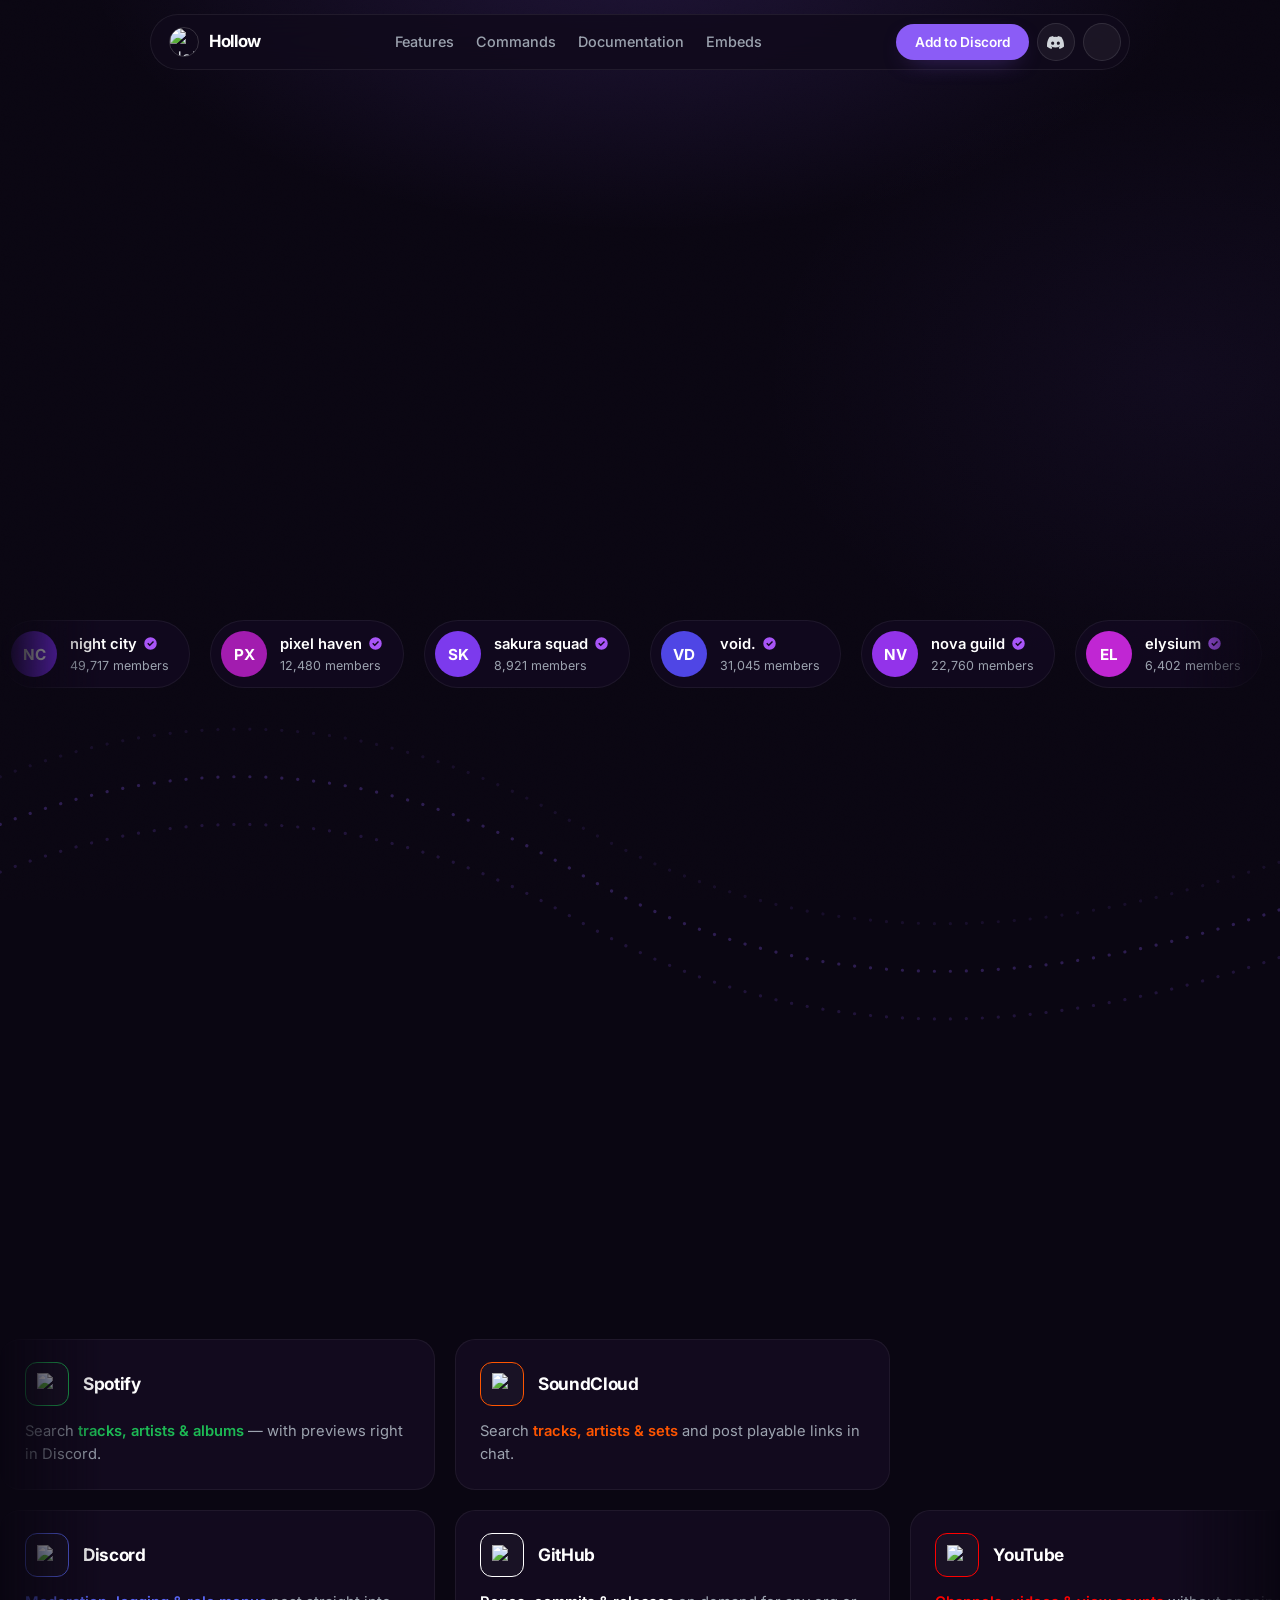
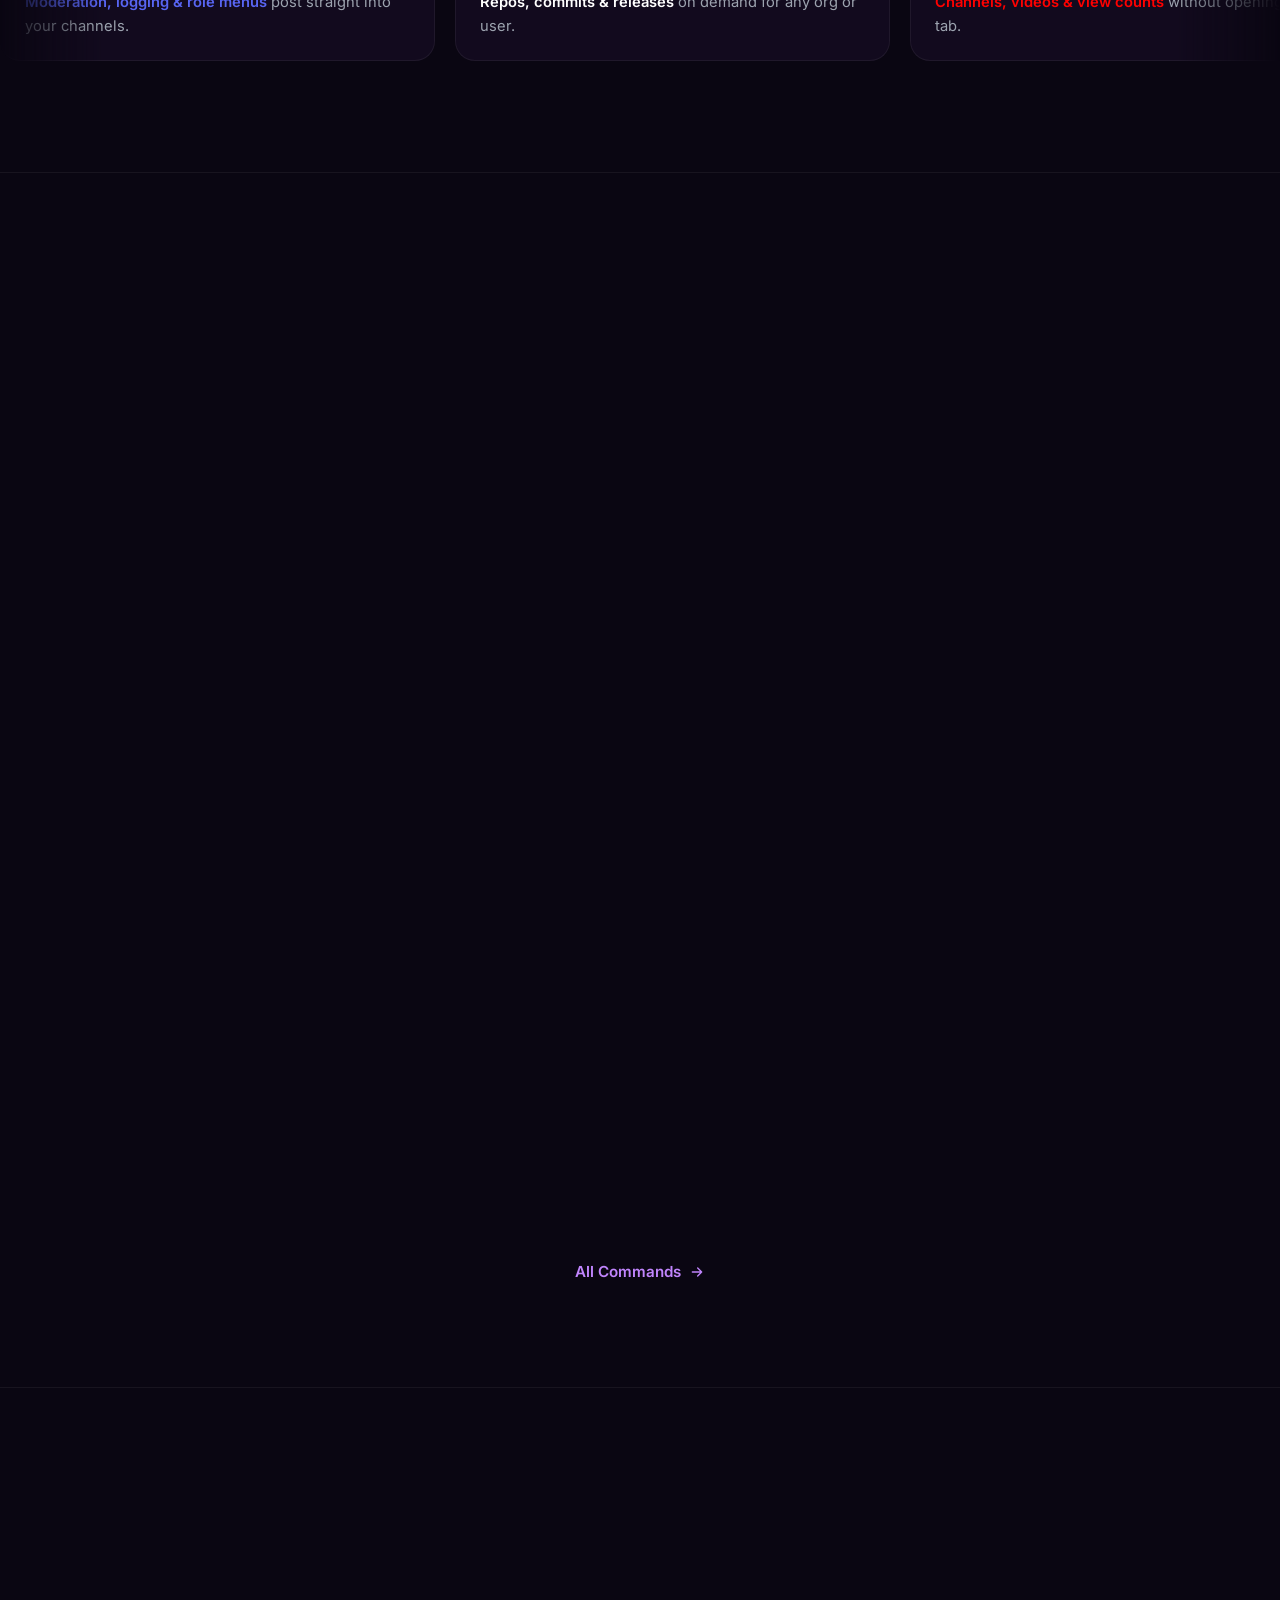
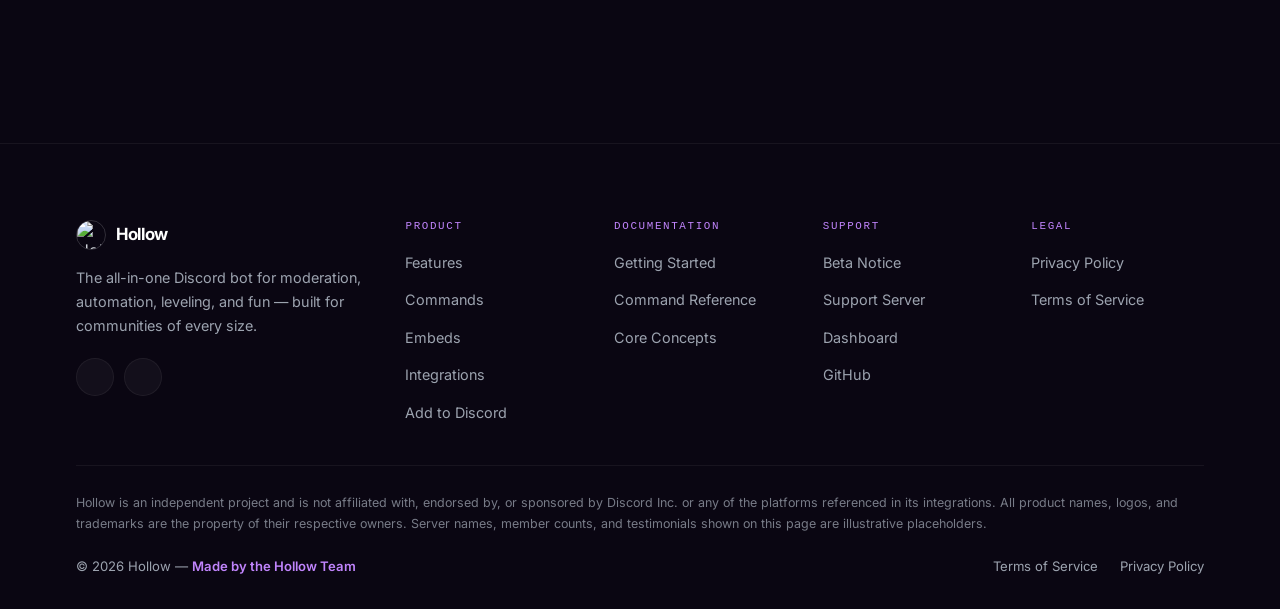
==== commit 11c5e1aa: "add beta page" ====
--- a/index.html
+++ b/index.html
@@ -392,6 +392,7 @@
       <div class="footer-col">
         <h4>Support</h4>
         <ul>
+          <li><a href="beta.html">Beta Notice</a></li>
           <li><a href="https://discord.gg/mScRXVGQ8U">Support Server</a></li>
           <!-- Replace with the real dashboard URL when available -->
           <li><a href="https://discord.gg/mScRXVGQ8U">Dashboard</a></li>
--- a/styles.css
+++ b/styles.css
@@ -1728,3 +1728,50 @@
   .docs-sidebar, .mode-card, .explore-card, .mode-script{ transition: none; }
   .mode-card:hover, .explore-card:hover{ transform: none; }
 }
+
+/* ---- beta notice page ---- */
+.beta-hero{
+  position: relative;
+  padding: calc(var(--nav-h) + clamp(72px, 10vw, 132px)) 0 clamp(18px, 3vw, 30px);
+  text-align: center;
+}
+.beta-prose{ margin-left: auto; margin-right: auto; }
+.status-pill{
+  display: inline-flex;
+  align-items: center;
+  gap: 8px;
+  padding: 5px 14px;
+  font-family: var(--mono);
+  font-size: 0.7rem;
+  letter-spacing: 0.16em;
+  text-transform: uppercase;
+  color: #e9d5ff;
+  background: rgba(139, 92, 246, 0.12);
+  border: 1px solid rgba(139, 92, 246, 0.36);
+  border-radius: var(--r-pill);
+}
+.status-pill .dot{
+  width: 7px; height: 7px;
+  border-radius: 50%;
+  background: var(--p2);
+  box-shadow: 0 0 0 4px rgba(168, 85, 247, 0.2);
+}
+.beta-title{
+  font-size: clamp(2.6rem, 7.5vw, 4.6rem);
+  font-weight: 800;
+  letter-spacing: -0.04em;
+  line-height: 1.02;
+  margin: 22px 0 0;
+}
+.beta-announce{
+  margin: 16px auto 0;
+  max-width: 660px;
+  font-size: clamp(1rem, 2.1vw, 1.2rem);
+  line-height: 1.5;
+  color: var(--txt);
+}
+.beta-lede{
+  margin: 14px auto 0;
+  max-width: 620px;
+  color: var(--txt-3);
+}
